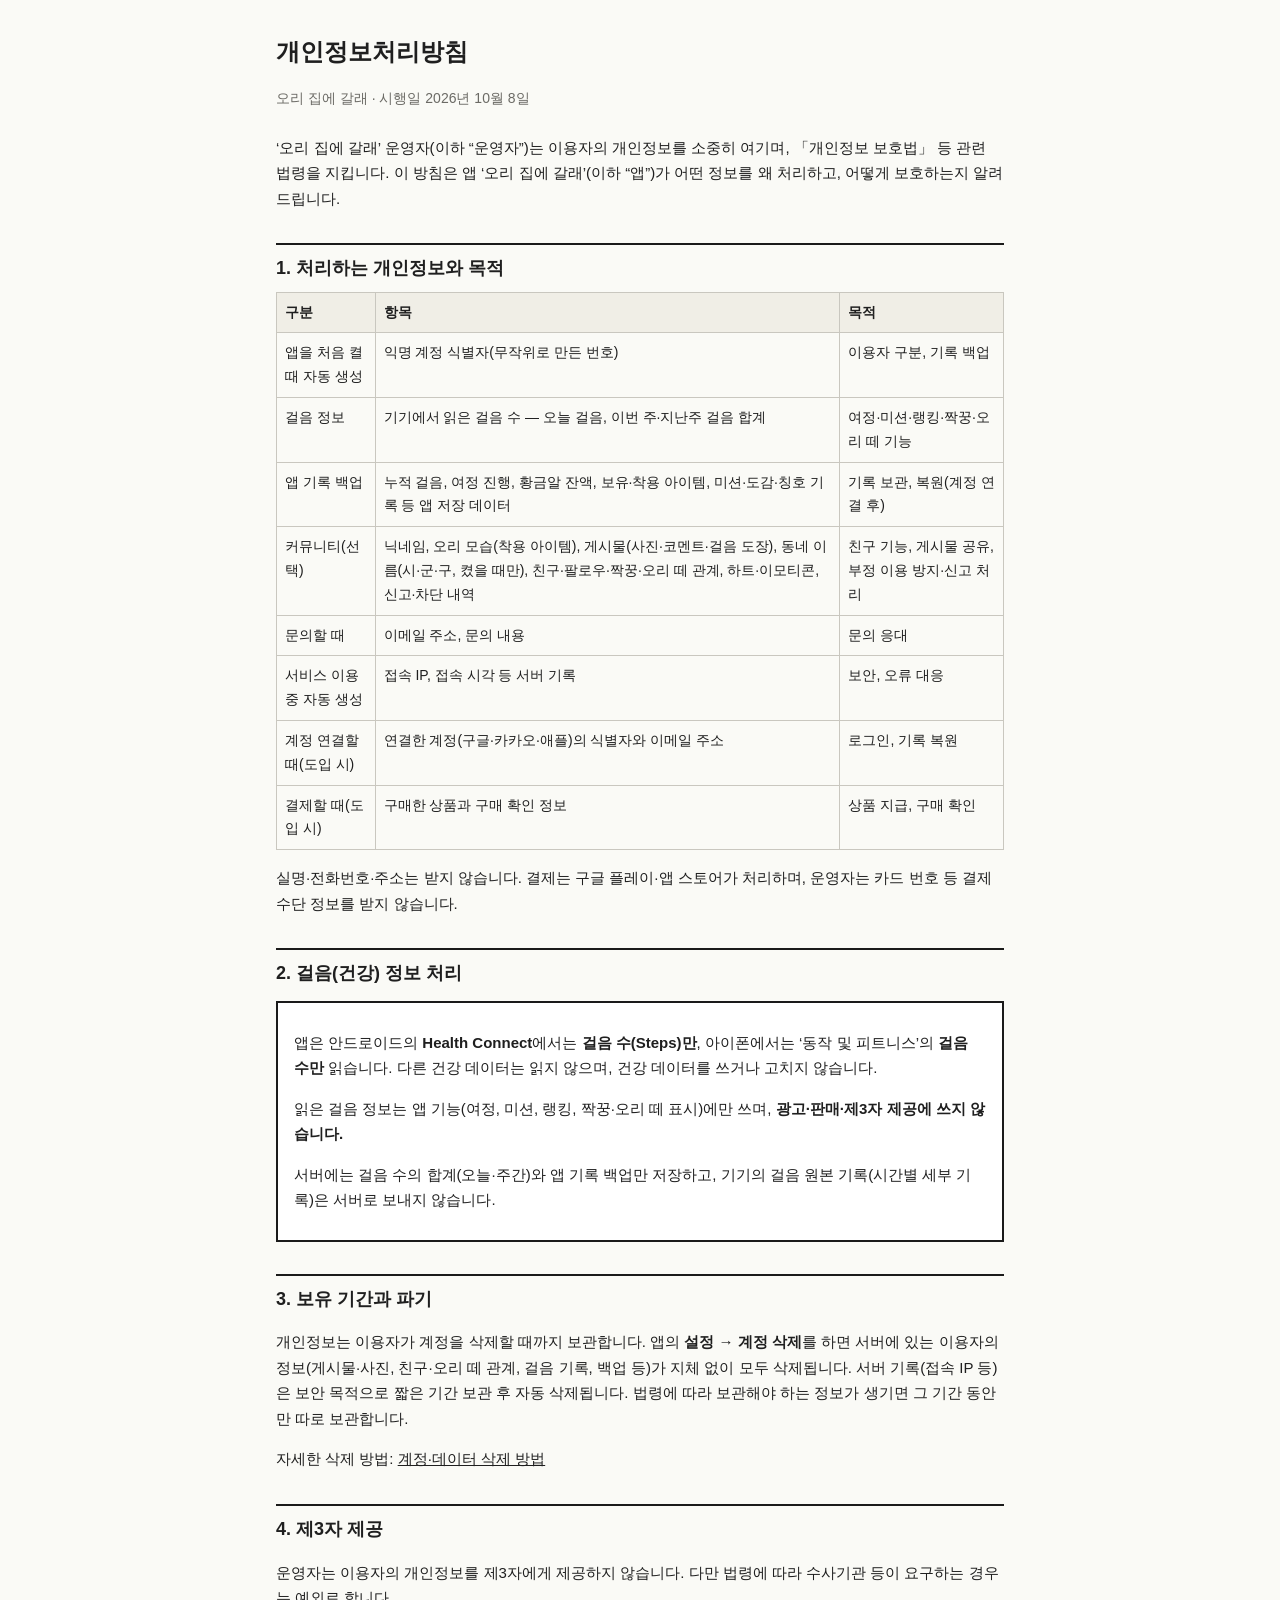
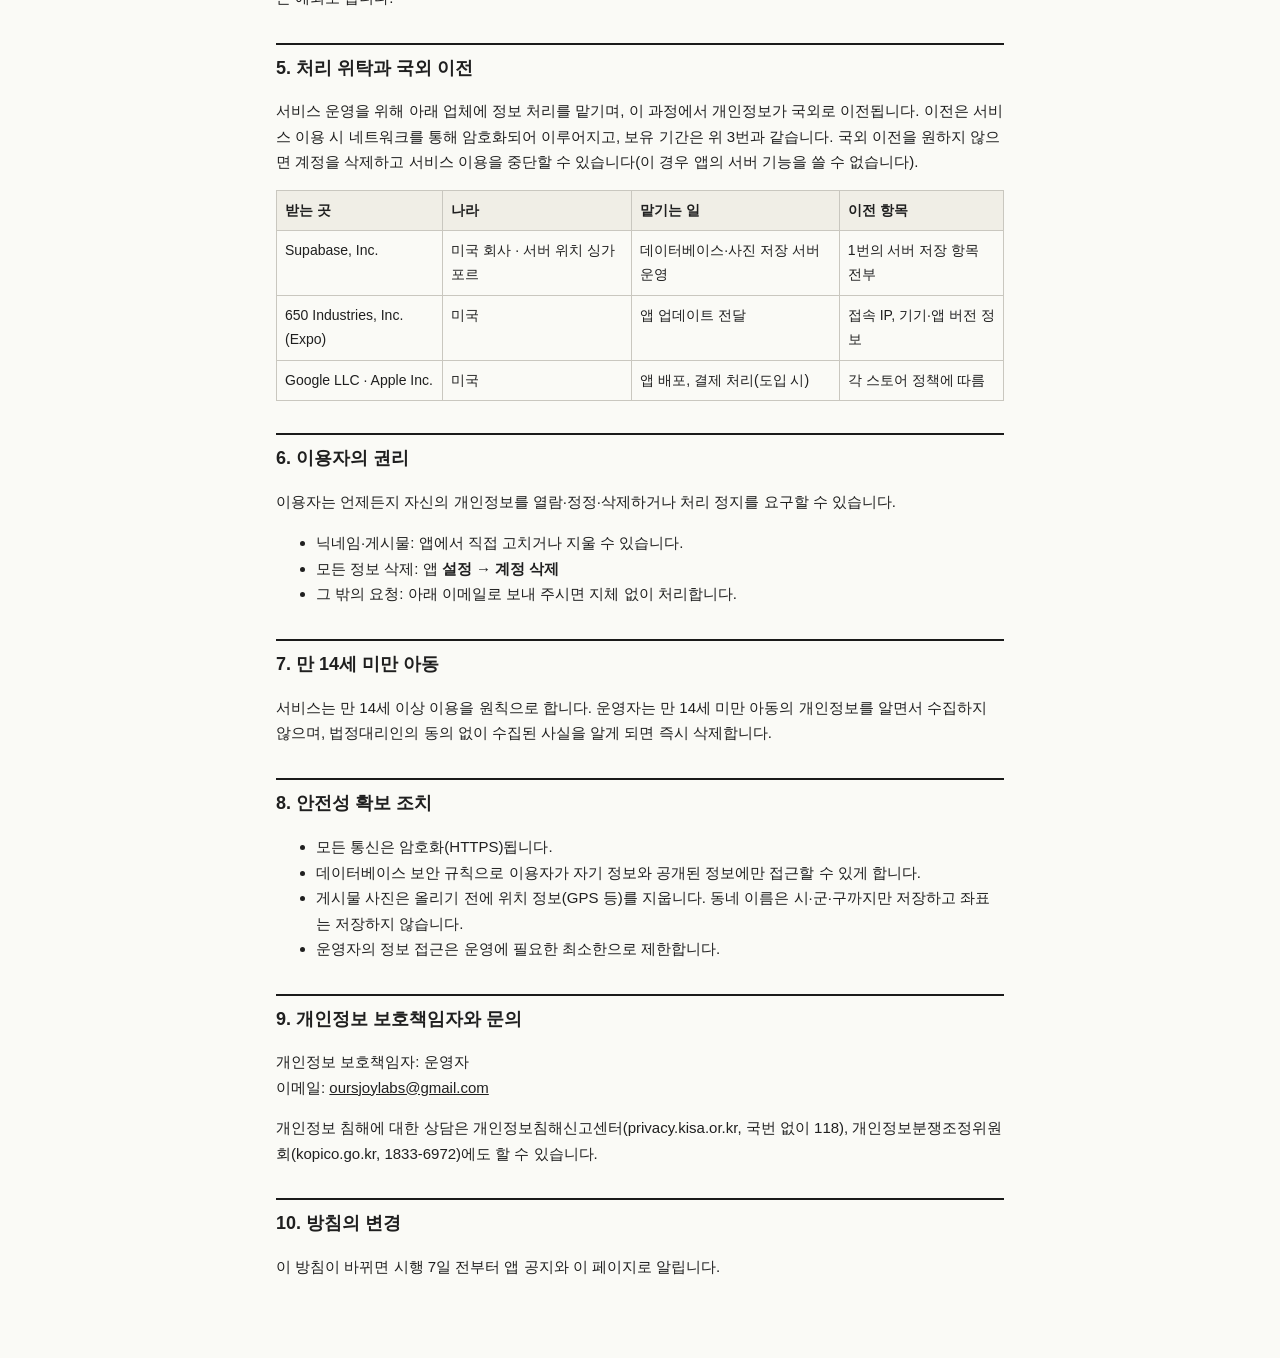
==== privacy.html @ eb0583b2 "Privacy policy, terms of service and account deletion pages for 오리 집에 갈래 Co-Authored-By: Claude Opus" ====
<!doctype html>
<html lang="ko">
<head>
<meta charset="utf-8">
<meta name="viewport" content="width=device-width, initial-scale=1">
<title>개인정보처리방침 · 오리 집에 갈래</title>
<link rel="stylesheet" href="style.css">
</head>
<body>
<main>
  <h1>개인정보처리방침</h1>
  <p class="meta">오리 집에 갈래 · 시행일 2026년 10월 8일</p>

  <p>‘오리 집에 갈래’ 운영자(이하 “운영자”)는 이용자의 개인정보를 소중히 여기며, 「개인정보 보호법」 등 관련 법령을 지킵니다.
  이 방침은 앱 ‘오리 집에 갈래’(이하 “앱”)가 어떤 정보를 왜 처리하고, 어떻게 보호하는지 알려 드립니다.</p>

  <h2>1. 처리하는 개인정보와 목적</h2>
  <table>
    <tr><th>구분</th><th>항목</th><th>목적</th></tr>
    <tr><td>앱을 처음 켤 때 자동 생성</td><td>익명 계정 식별자(무작위로 만든 번호)</td><td>이용자 구분, 기록 백업</td></tr>
    <tr><td>걸음 정보</td><td>기기에서 읽은 걸음 수 — 오늘 걸음, 이번 주·지난주 걸음 합계</td><td>여정·미션·랭킹·짝꿍·오리 떼 기능</td></tr>
    <tr><td>앱 기록 백업</td><td>누적 걸음, 여정 진행, 황금알 잔액, 보유·착용 아이템, 미션·도감·칭호 기록 등 앱 저장 데이터</td><td>기록 보관, 복원(계정 연결 후)</td></tr>
    <tr><td>커뮤니티(선택)</td><td>닉네임, 오리 모습(착용 아이템), 게시물(사진·코멘트·걸음 도장), 동네 이름(시·군·구, 켰을 때만), 친구·팔로우·짝꿍·오리 떼 관계, 하트·이모티콘, 신고·차단 내역</td><td>친구 기능, 게시물 공유, 부정 이용 방지·신고 처리</td></tr>
    <tr><td>문의할 때</td><td>이메일 주소, 문의 내용</td><td>문의 응대</td></tr>
    <tr><td>서비스 이용 중 자동 생성</td><td>접속 IP, 접속 시각 등 서버 기록</td><td>보안, 오류 대응</td></tr>
    <tr><td>계정 연결할 때(도입 시)</td><td>연결한 계정(구글·카카오·애플)의 식별자와 이메일 주소</td><td>로그인, 기록 복원</td></tr>
    <tr><td>결제할 때(도입 시)</td><td>구매한 상품과 구매 확인 정보</td><td>상품 지급, 구매 확인</td></tr>
  </table>
  <p>실명·전화번호·주소는 받지 않습니다. 결제는 구글 플레이·앱 스토어가 처리하며, 운영자는 카드 번호 등 결제 수단 정보를 받지 않습니다.</p>

  <h2>2. 걸음(건강) 정보 처리</h2>
  <div class="box">
    <p>앱은 안드로이드의 <b>Health Connect</b>에서는 <b>걸음 수(Steps)만</b>, 아이폰에서는 ‘동작 및 피트니스’의 <b>걸음 수만</b> 읽습니다. 다른 건강 데이터는 읽지 않으며, 건강 데이터를 쓰거나 고치지 않습니다.</p>
    <p>읽은 걸음 정보는 앱 기능(여정, 미션, 랭킹, 짝꿍·오리 떼 표시)에만 쓰며, <b>광고·판매·제3자 제공에 쓰지 않습니다.</b></p>
    <p>서버에는 걸음 수의 합계(오늘·주간)와 앱 기록 백업만 저장하고, 기기의 걸음 원본 기록(시간별 세부 기록)은 서버로 보내지 않습니다.</p>
  </div>

  <h2>3. 보유 기간과 파기</h2>
  <p>개인정보는 이용자가 계정을 삭제할 때까지 보관합니다. 앱의 <b>설정 → 계정 삭제</b>를 하면 서버에 있는 이용자의 정보(게시물·사진, 친구·오리 떼 관계, 걸음 기록, 백업 등)가 지체 없이 모두 삭제됩니다.
  서버 기록(접속 IP 등)은 보안 목적으로 짧은 기간 보관 후 자동 삭제됩니다. 법령에 따라 보관해야 하는 정보가 생기면 그 기간 동안만 따로 보관합니다.</p>
  <p>자세한 삭제 방법: <a href="delete-account.html">계정·데이터 삭제 방법</a></p>

  <h2>4. 제3자 제공</h2>
  <p>운영자는 이용자의 개인정보를 제3자에게 제공하지 않습니다. 다만 법령에 따라 수사기관 등이 요구하는 경우는 예외로 합니다.</p>

  <h2>5. 처리 위탁과 국외 이전</h2>
  <p>서비스 운영을 위해 아래 업체에 정보 처리를 맡기며, 이 과정에서 개인정보가 국외로 이전됩니다. 이전은 서비스 이용 시 네트워크를 통해 암호화되어 이루어지고, 보유 기간은 위 3번과 같습니다.
  국외 이전을 원하지 않으면 계정을 삭제하고 서비스 이용을 중단할 수 있습니다(이 경우 앱의 서버 기능을 쓸 수 없습니다).</p>
  <table>
    <tr><th>받는 곳</th><th>나라</th><th>맡기는 일</th><th>이전 항목</th></tr>
    <tr><td>Supabase, Inc.</td><td>미국 회사 · 서버 위치 싱가포르</td><td>데이터베이스·사진 저장 서버 운영</td><td>1번의 서버 저장 항목 전부</td></tr>
    <tr><td>650 Industries, Inc.(Expo)</td><td>미국</td><td>앱 업데이트 전달</td><td>접속 IP, 기기·앱 버전 정보</td></tr>
    <tr><td>Google LLC · Apple Inc.</td><td>미국</td><td>앱 배포, 결제 처리(도입 시)</td><td>각 스토어 정책에 따름</td></tr>
  </table>

  <h2>6. 이용자의 권리</h2>
  <p>이용자는 언제든지 자신의 개인정보를 열람·정정·삭제하거나 처리 정지를 요구할 수 있습니다.</p>
  <ul>
    <li>닉네임·게시물: 앱에서 직접 고치거나 지울 수 있습니다.</li>
    <li>모든 정보 삭제: 앱 <b>설정 → 계정 삭제</b></li>
    <li>그 밖의 요청: 아래 이메일로 보내 주시면 지체 없이 처리합니다.</li>
  </ul>

  <h2>7. 만 14세 미만 아동</h2>
  <p>서비스는 만 14세 이상 이용을 원칙으로 합니다. 운영자는 만 14세 미만 아동의 개인정보를 알면서 수집하지 않으며, 법정대리인의 동의 없이 수집된 사실을 알게 되면 즉시 삭제합니다.</p>

  <h2>8. 안전성 확보 조치</h2>
  <ul>
    <li>모든 통신은 암호화(HTTPS)됩니다.</li>
    <li>데이터베이스 보안 규칙으로 이용자가 자기 정보와 공개된 정보에만 접근할 수 있게 합니다.</li>
    <li>게시물 사진은 올리기 전에 위치 정보(GPS 등)를 지웁니다. 동네 이름은 시·군·구까지만 저장하고 좌표는 저장하지 않습니다.</li>
    <li>운영자의 정보 접근은 운영에 필요한 최소한으로 제한합니다.</li>
  </ul>

  <h2>9. 개인정보 보호책임자와 문의</h2>
  <p>개인정보 보호책임자: 운영자<br>이메일: <a href="mailto:oursjoylabs@gmail.com">oursjoylabs@gmail.com</a></p>
  <p>개인정보 침해에 대한 상담은 개인정보침해신고센터(privacy.kisa.or.kr, 국번 없이 118), 개인정보분쟁조정위원회(kopico.go.kr, 1833-6972)에도 할 수 있습니다.</p>

  <h2>10. 방침의 변경</h2>
  <p>이 방침이 바뀌면 시행 7일 전부터 앱 공지와 이 페이지로 알립니다.</p>
</main>
</body>
</html>
---- style.css ----
:root { --ink: #1f1f1f; --sub: #6b6a65; --bg: #fafaf6; --line: #1a1a1a; --select: #ffd43b; }
* { box-sizing: border-box; }
body { margin: 0; background: var(--bg); color: var(--ink); font-family: -apple-system, BlinkMacSystemFont, "Apple SD Gothic Neo", "Malgun Gothic", "Noto Sans KR", sans-serif; line-height: 1.7; }
main { max-width: 760px; margin: 0 auto; padding: 32px 16px 64px; }
h1 { font-size: 24px; margin: 0 0 4px; }
h2 { font-size: 18px; margin: 32px 0 8px; padding-top: 8px; border-top: 2px solid var(--line); }
h3 { font-size: 16px; margin: 20px 0 6px; }
p, li { font-size: 15px; }
.meta { color: var(--sub); font-size: 14px; margin-bottom: 24px; }
table { width: 100%; border-collapse: collapse; font-size: 14px; margin: 8px 0; }
th, td { border: 1px solid #c9c7bf; padding: 8px; text-align: left; vertical-align: top; }
th { background: #f0eee6; }
a { color: inherit; }
.box { border: 2px solid var(--line); background: #fff; padding: 12px 16px; margin: 12px 0; }
.links a { display: block; border: 2px solid var(--line); background: #fff; padding: 12px 16px; margin: 8px 0; text-decoration: none; }
.links a:hover { background: var(--select); }
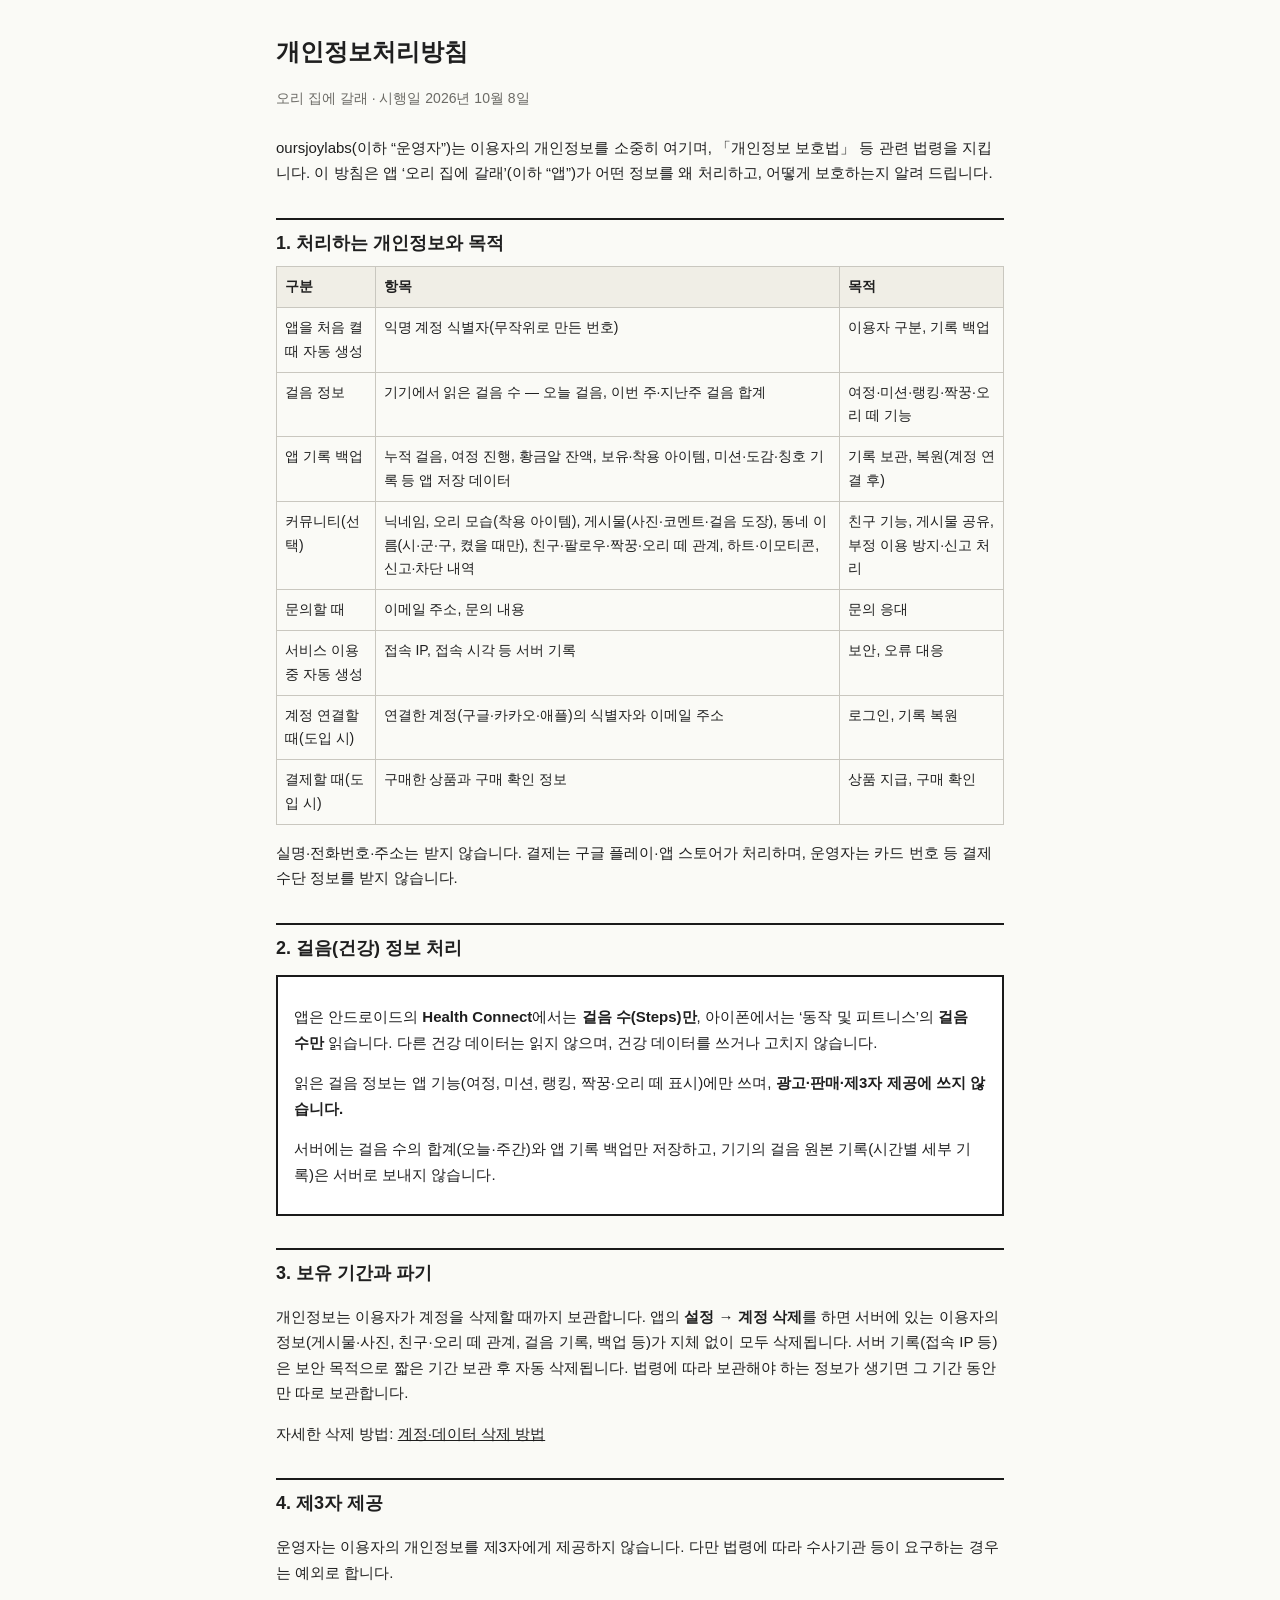
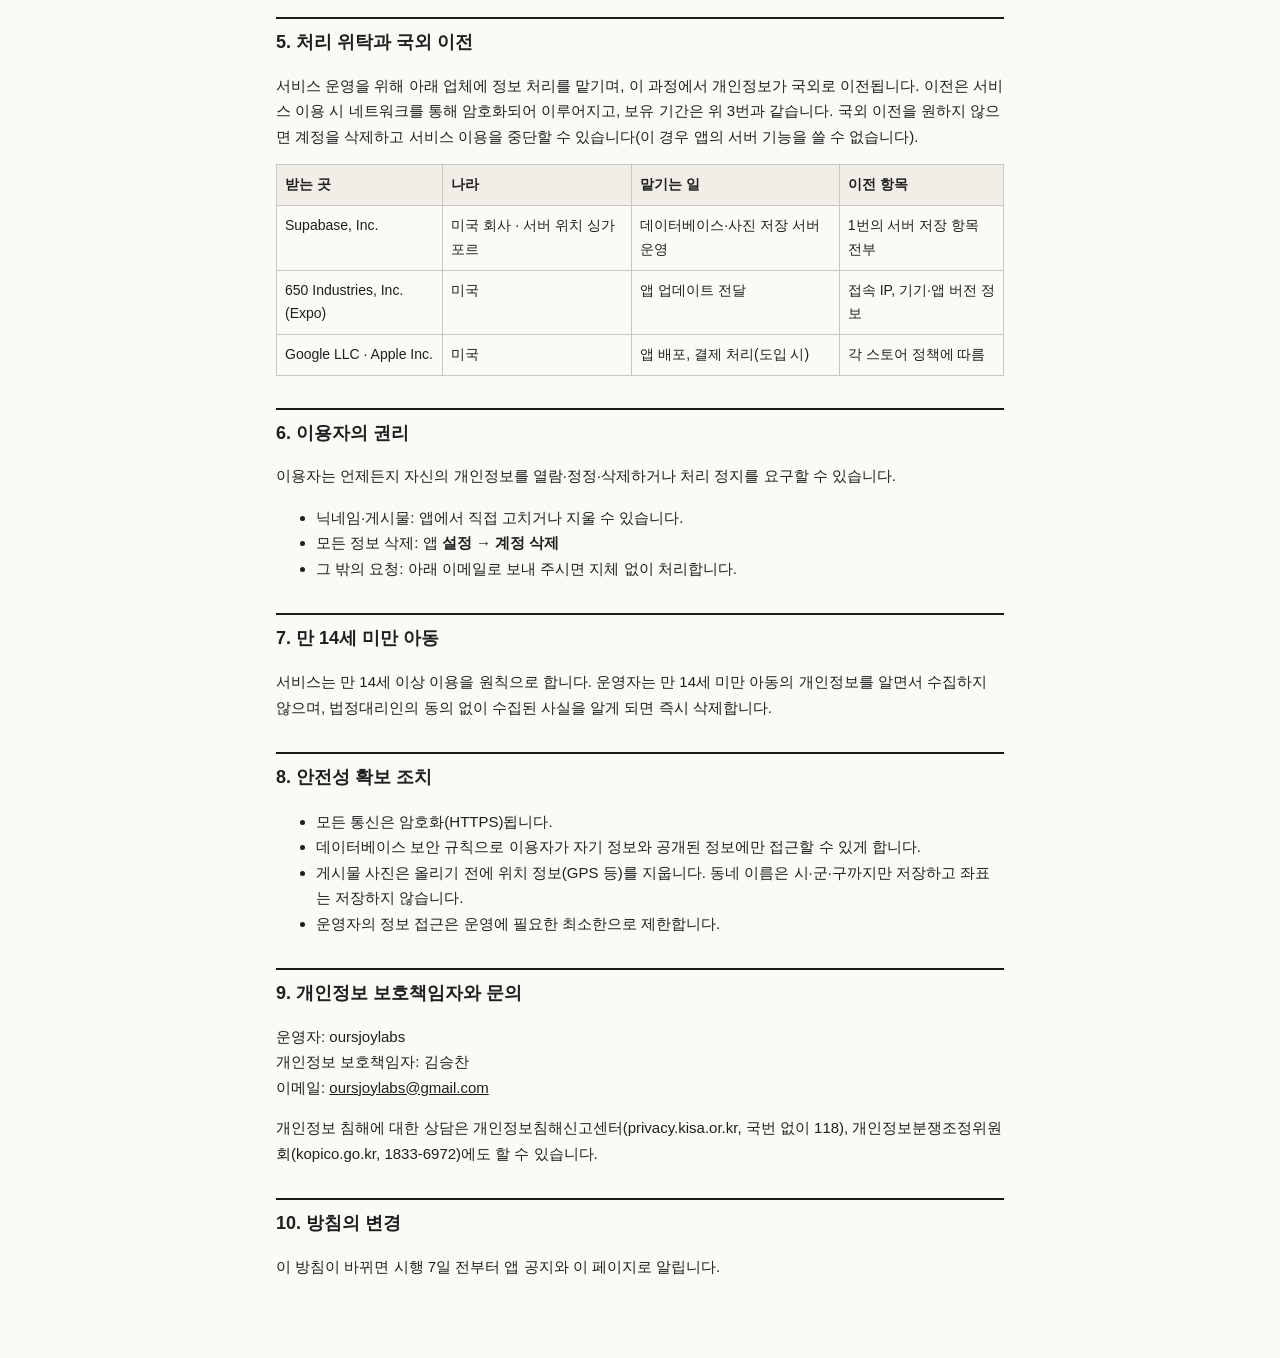
==== commit c7754147: "Operator oursjoylabs, privacy officer named Co-Authored-By: Claude Opus 5.5 <noreply@anthropic.com>" ====
--- a/privacy.html
+++ b/privacy.html
@@ -11,7 +11,7 @@
   <h1>개인정보처리방침</h1>
   <p class="meta">오리 집에 갈래 · 시행일 2026년 10월 8일</p>
 
-  <p>‘오리 집에 갈래’ 운영자(이하 “운영자”)는 이용자의 개인정보를 소중히 여기며, 「개인정보 보호법」 등 관련 법령을 지킵니다.
+  <p>oursjoylabs(이하 “운영자”)는 이용자의 개인정보를 소중히 여기며, 「개인정보 보호법」 등 관련 법령을 지킵니다.
   이 방침은 앱 ‘오리 집에 갈래’(이하 “앱”)가 어떤 정보를 왜 처리하고, 어떻게 보호하는지 알려 드립니다.</p>
 
   <h2>1. 처리하는 개인정보와 목적</h2>
@@ -73,7 +73,7 @@
   </ul>
 
   <h2>9. 개인정보 보호책임자와 문의</h2>
-  <p>개인정보 보호책임자: 운영자<br>이메일: <a href="mailto:oursjoylabs@gmail.com">oursjoylabs@gmail.com</a></p>
+  <p>운영자: oursjoylabs<br>개인정보 보호책임자: 김승찬<br>이메일: <a href="mailto:oursjoylabs@gmail.com">oursjoylabs@gmail.com</a></p>
   <p>개인정보 침해에 대한 상담은 개인정보침해신고센터(privacy.kisa.or.kr, 국번 없이 118), 개인정보분쟁조정위원회(kopico.go.kr, 1833-6972)에도 할 수 있습니다.</p>
 
   <h2>10. 방침의 변경</h2>
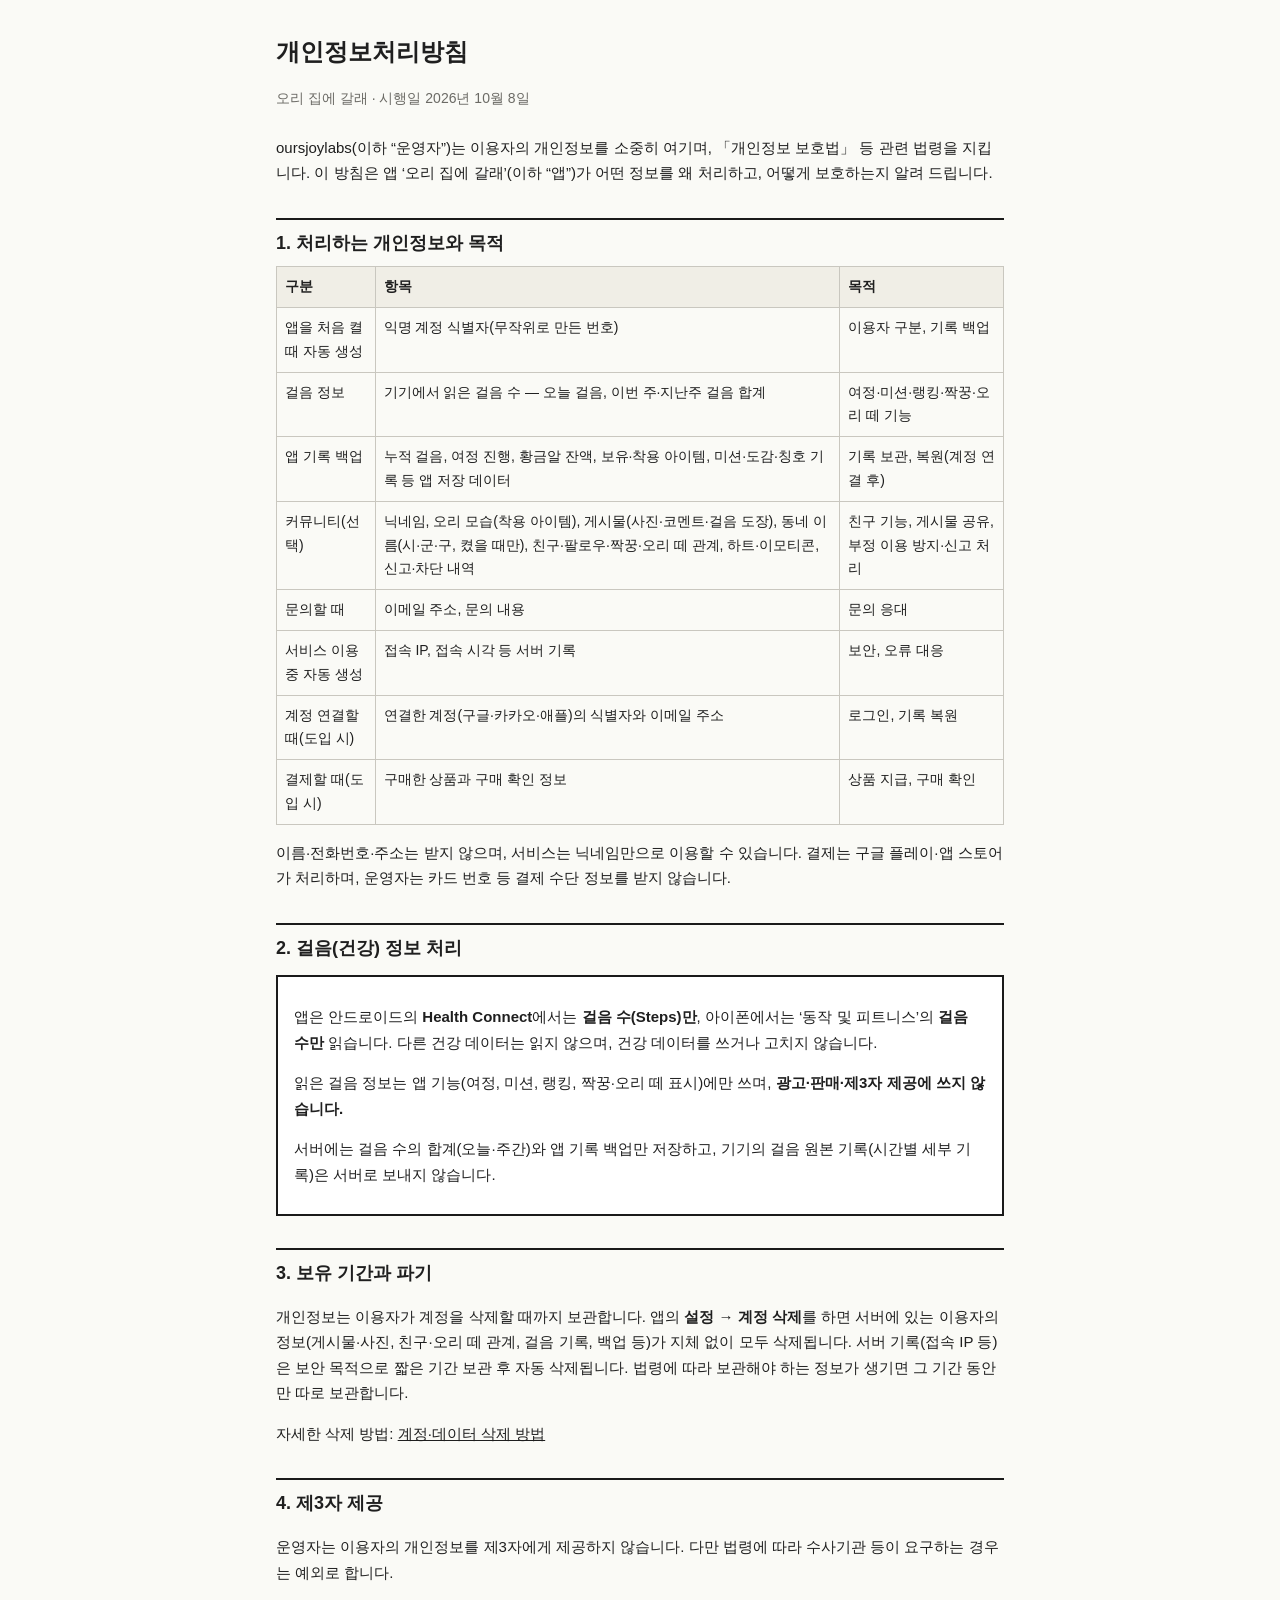
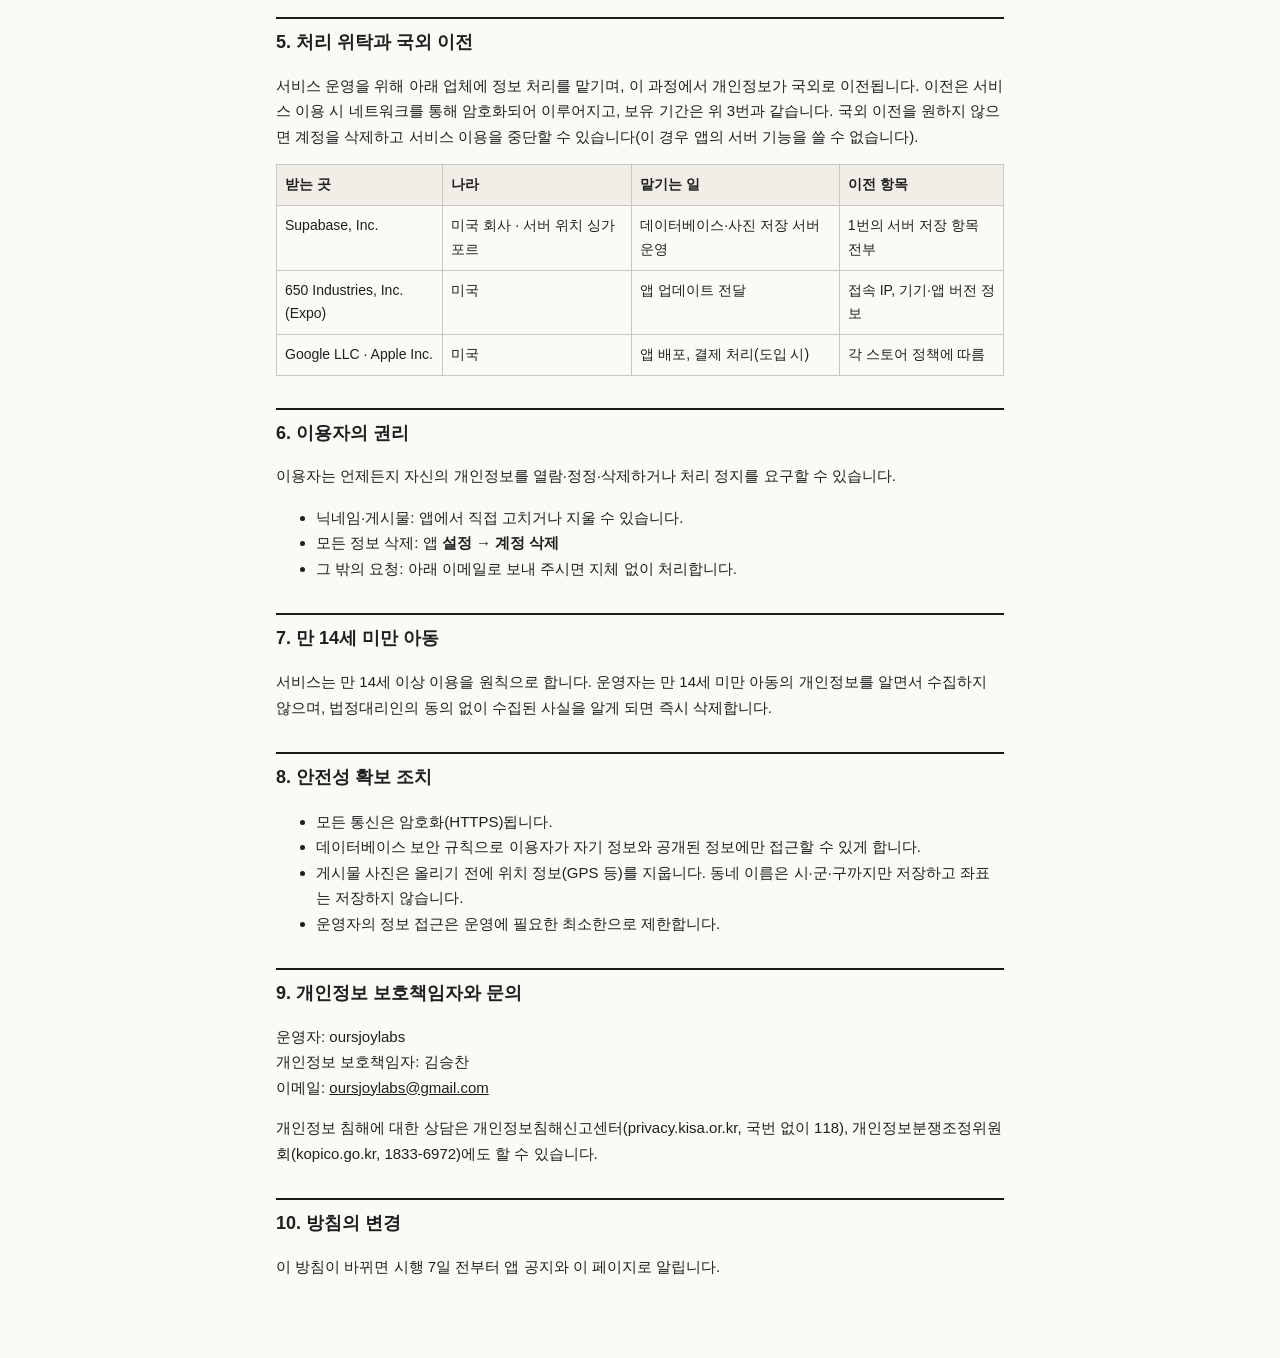
==== commit e7edb66e: "Clearer wording: nickname only, no name or phone number Co-Authored-By: Claude Opus 5.5 <noreply@ant" ====
--- a/privacy.html
+++ b/privacy.html
@@ -26,7 +26,7 @@
     <tr><td>계정 연결할 때(도입 시)</td><td>연결한 계정(구글·카카오·애플)의 식별자와 이메일 주소</td><td>로그인, 기록 복원</td></tr>
     <tr><td>결제할 때(도입 시)</td><td>구매한 상품과 구매 확인 정보</td><td>상품 지급, 구매 확인</td></tr>
   </table>
-  <p>실명·전화번호·주소는 받지 않습니다. 결제는 구글 플레이·앱 스토어가 처리하며, 운영자는 카드 번호 등 결제 수단 정보를 받지 않습니다.</p>
+  <p>이름·전화번호·주소는 받지 않으며, 서비스는 닉네임만으로 이용할 수 있습니다. 결제는 구글 플레이·앱 스토어가 처리하며, 운영자는 카드 번호 등 결제 수단 정보를 받지 않습니다.</p>
 
   <h2>2. 걸음(건강) 정보 처리</h2>
   <div class="box">
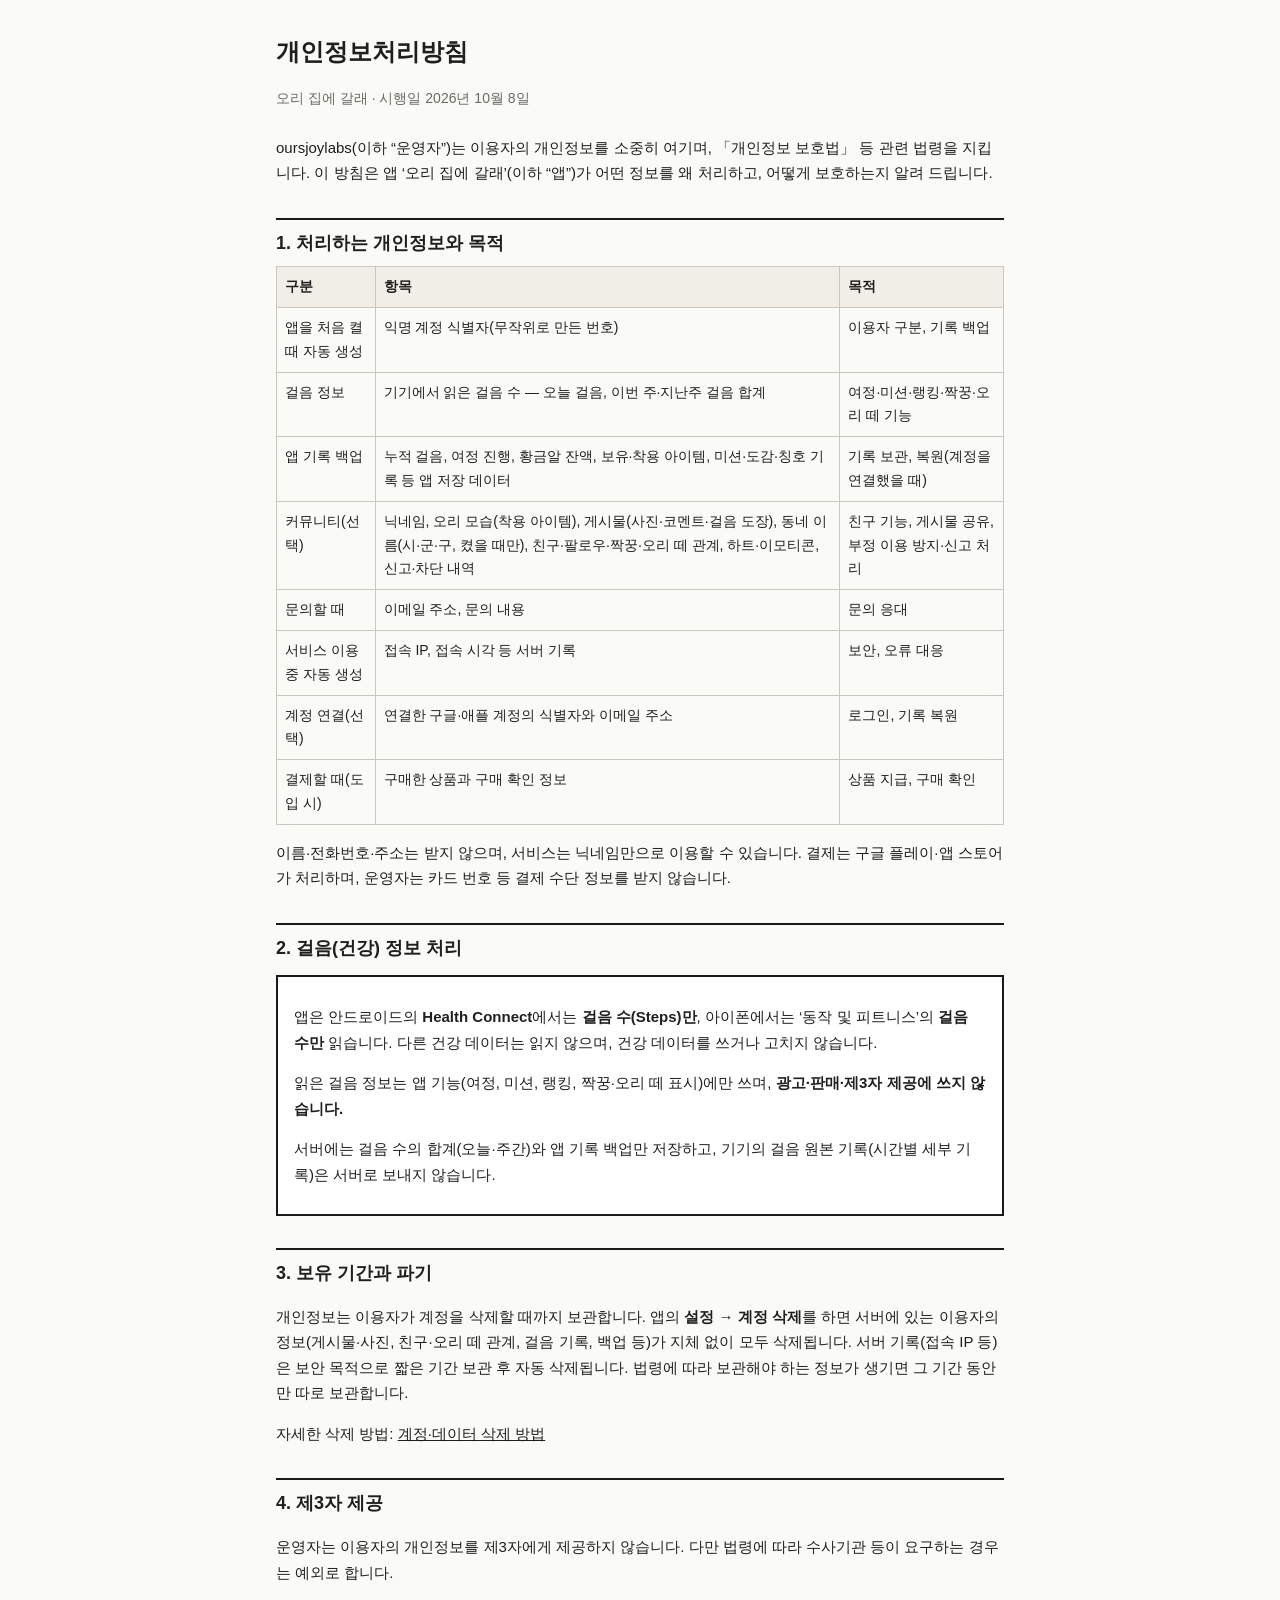
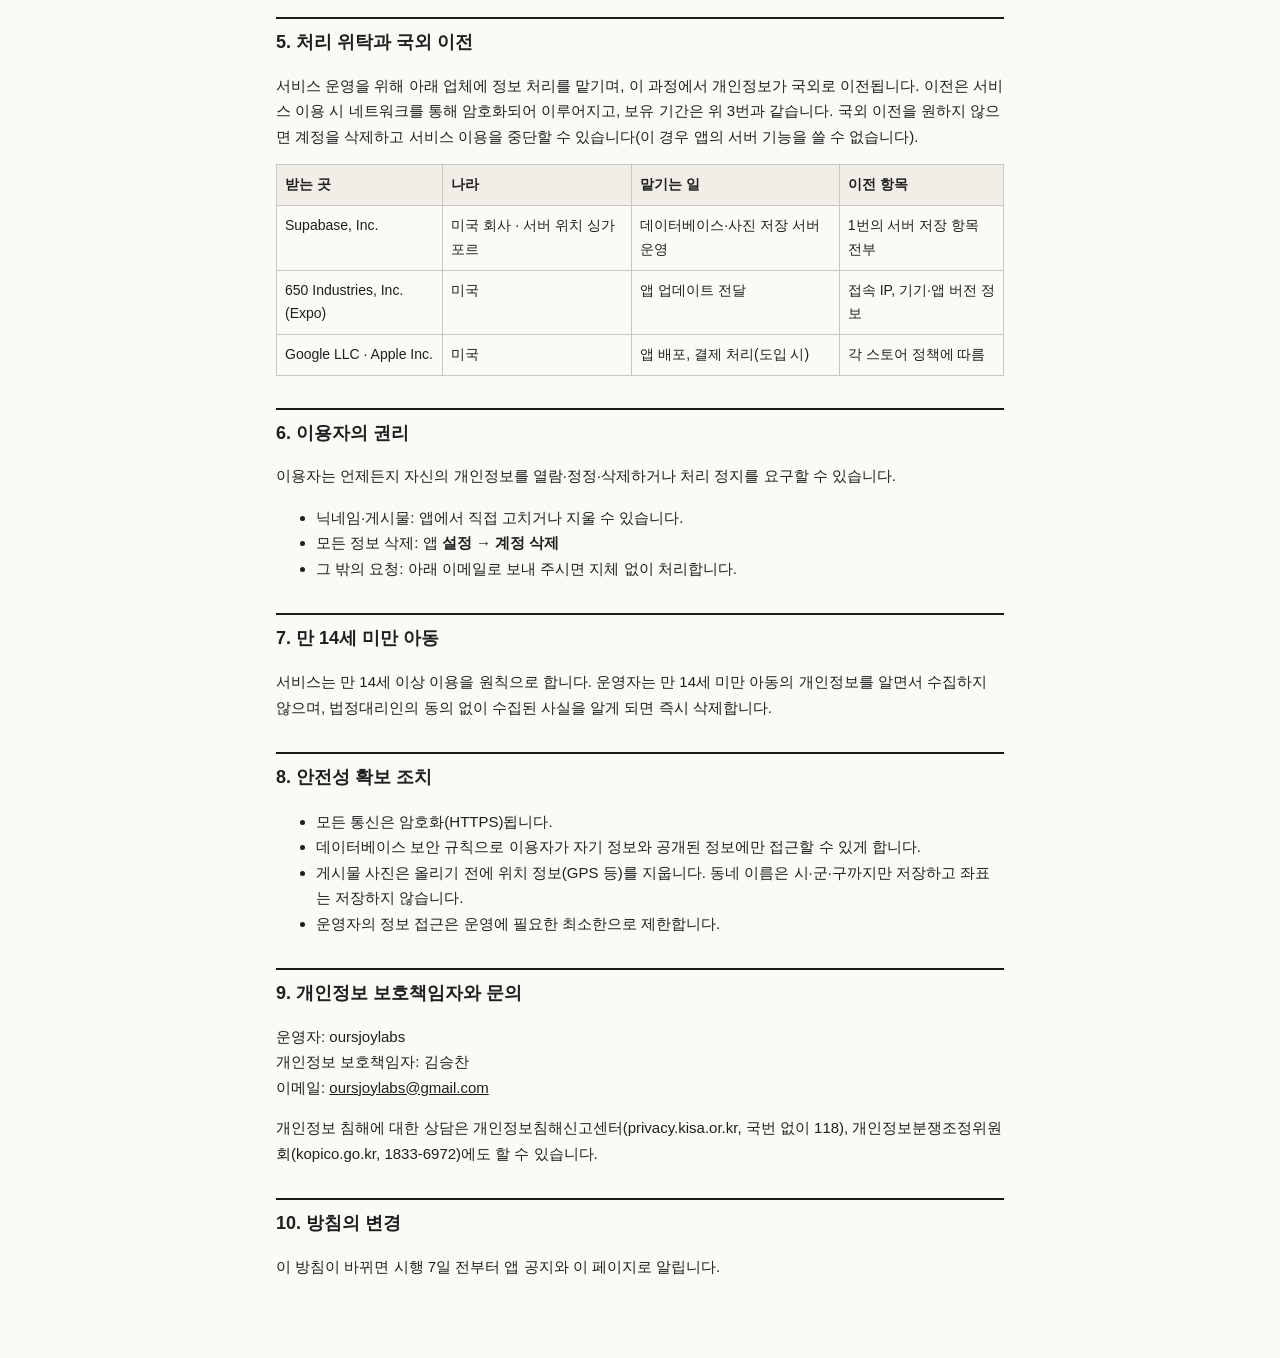
==== commit 9d209d0b: "Account linking row: Google and Apple only" ====
--- a/privacy.html
+++ b/privacy.html
@@ -19,11 +19,11 @@
     <tr><th>구분</th><th>항목</th><th>목적</th></tr>
     <tr><td>앱을 처음 켤 때 자동 생성</td><td>익명 계정 식별자(무작위로 만든 번호)</td><td>이용자 구분, 기록 백업</td></tr>
     <tr><td>걸음 정보</td><td>기기에서 읽은 걸음 수 — 오늘 걸음, 이번 주·지난주 걸음 합계</td><td>여정·미션·랭킹·짝꿍·오리 떼 기능</td></tr>
-    <tr><td>앱 기록 백업</td><td>누적 걸음, 여정 진행, 황금알 잔액, 보유·착용 아이템, 미션·도감·칭호 기록 등 앱 저장 데이터</td><td>기록 보관, 복원(계정 연결 후)</td></tr>
+    <tr><td>앱 기록 백업</td><td>누적 걸음, 여정 진행, 황금알 잔액, 보유·착용 아이템, 미션·도감·칭호 기록 등 앱 저장 데이터</td><td>기록 보관, 복원(계정을 연결했을 때)</td></tr>
     <tr><td>커뮤니티(선택)</td><td>닉네임, 오리 모습(착용 아이템), 게시물(사진·코멘트·걸음 도장), 동네 이름(시·군·구, 켰을 때만), 친구·팔로우·짝꿍·오리 떼 관계, 하트·이모티콘, 신고·차단 내역</td><td>친구 기능, 게시물 공유, 부정 이용 방지·신고 처리</td></tr>
     <tr><td>문의할 때</td><td>이메일 주소, 문의 내용</td><td>문의 응대</td></tr>
     <tr><td>서비스 이용 중 자동 생성</td><td>접속 IP, 접속 시각 등 서버 기록</td><td>보안, 오류 대응</td></tr>
-    <tr><td>계정 연결할 때(도입 시)</td><td>연결한 계정(구글·카카오·애플)의 식별자와 이메일 주소</td><td>로그인, 기록 복원</td></tr>
+    <tr><td>계정 연결(선택)</td><td>연결한 구글·애플 계정의 식별자와 이메일 주소</td><td>로그인, 기록 복원</td></tr>
     <tr><td>결제할 때(도입 시)</td><td>구매한 상품과 구매 확인 정보</td><td>상품 지급, 구매 확인</td></tr>
   </table>
   <p>이름·전화번호·주소는 받지 않으며, 서비스는 닉네임만으로 이용할 수 있습니다. 결제는 구글 플레이·앱 스토어가 처리하며, 운영자는 카드 번호 등 결제 수단 정보를 받지 않습니다.</p>
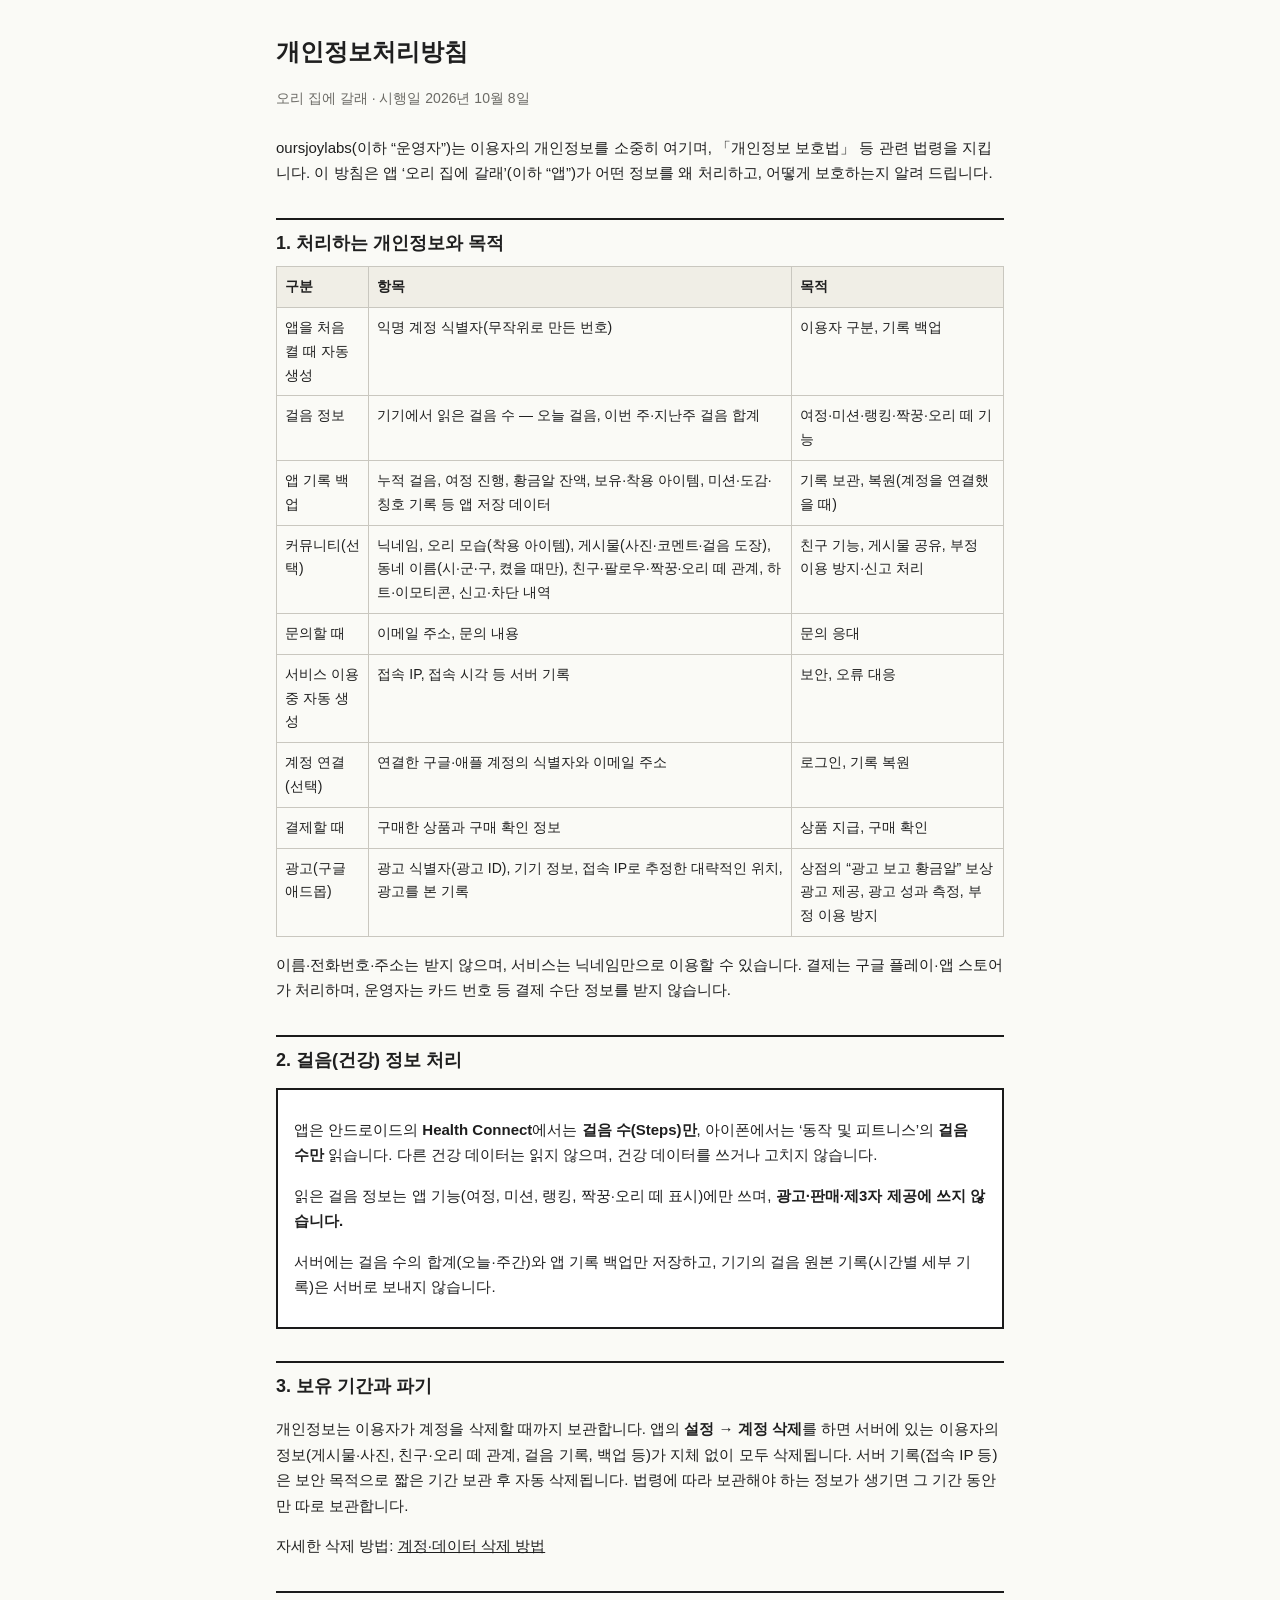
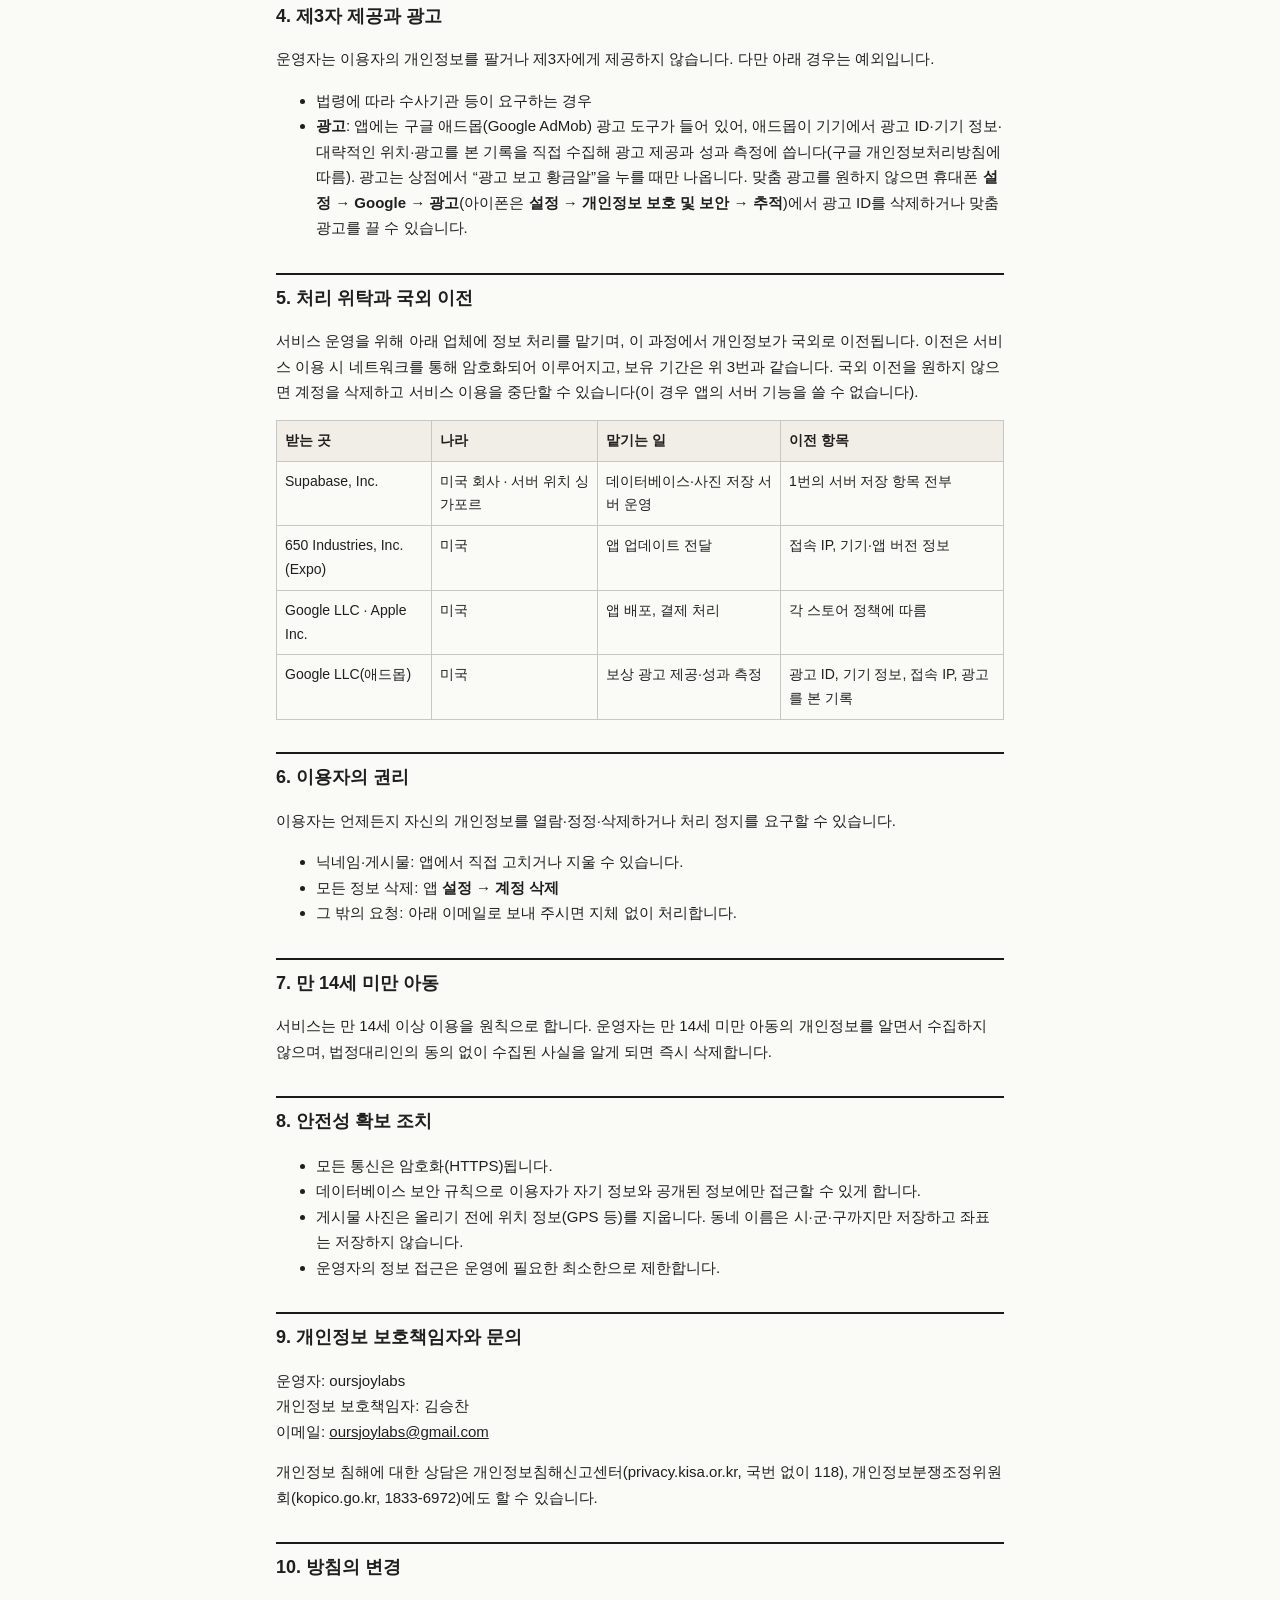
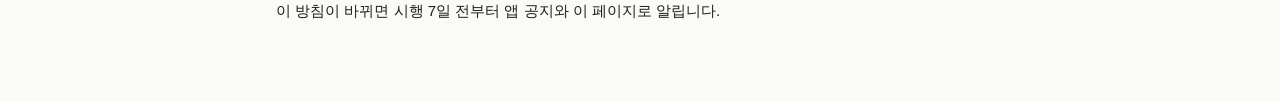
==== commit a78868a6: "Privacy policy: AdMob rewarded ads (ad ID, device info, approximate location shared with Google AdMo" ====
--- a/privacy.html
+++ b/privacy.html
@@ -24,7 +24,8 @@
     <tr><td>문의할 때</td><td>이메일 주소, 문의 내용</td><td>문의 응대</td></tr>
     <tr><td>서비스 이용 중 자동 생성</td><td>접속 IP, 접속 시각 등 서버 기록</td><td>보안, 오류 대응</td></tr>
     <tr><td>계정 연결(선택)</td><td>연결한 구글·애플 계정의 식별자와 이메일 주소</td><td>로그인, 기록 복원</td></tr>
-    <tr><td>결제할 때(도입 시)</td><td>구매한 상품과 구매 확인 정보</td><td>상품 지급, 구매 확인</td></tr>
+    <tr><td>결제할 때</td><td>구매한 상품과 구매 확인 정보</td><td>상품 지급, 구매 확인</td></tr>
+    <tr><td>광고(구글 애드몹)</td><td>광고 식별자(광고 ID), 기기 정보, 접속 IP로 추정한 대략적인 위치, 광고를 본 기록</td><td>상점의 “광고 보고 황금알” 보상 광고 제공, 광고 성과 측정, 부정 이용 방지</td></tr>
   </table>
   <p>이름·전화번호·주소는 받지 않으며, 서비스는 닉네임만으로 이용할 수 있습니다. 결제는 구글 플레이·앱 스토어가 처리하며, 운영자는 카드 번호 등 결제 수단 정보를 받지 않습니다.</p>
 
@@ -40,8 +41,13 @@
   서버 기록(접속 IP 등)은 보안 목적으로 짧은 기간 보관 후 자동 삭제됩니다. 법령에 따라 보관해야 하는 정보가 생기면 그 기간 동안만 따로 보관합니다.</p>
   <p>자세한 삭제 방법: <a href="delete-account.html">계정·데이터 삭제 방법</a></p>
 
-  <h2>4. 제3자 제공</h2>
-  <p>운영자는 이용자의 개인정보를 제3자에게 제공하지 않습니다. 다만 법령에 따라 수사기관 등이 요구하는 경우는 예외로 합니다.</p>
+  <h2>4. 제3자 제공과 광고</h2>
+  <p>운영자는 이용자의 개인정보를 팔거나 제3자에게 제공하지 않습니다. 다만 아래 경우는 예외입니다.</p>
+  <ul>
+    <li>법령에 따라 수사기관 등이 요구하는 경우</li>
+    <li><b>광고</b>: 앱에는 구글 애드몹(Google AdMob) 광고 도구가 들어 있어, 애드몹이 기기에서 광고 ID·기기 정보·대략적인 위치·광고를 본 기록을 직접 수집해 광고 제공과 성과 측정에 씁니다(구글 개인정보처리방침에 따름). 광고는 상점에서 “광고 보고 황금알”을 누를 때만 나옵니다.
+    맞춤 광고를 원하지 않으면 휴대폰 <b>설정 → Google → 광고</b>(아이폰은 <b>설정 → 개인정보 보호 및 보안 → 추적</b>)에서 광고 ID를 삭제하거나 맞춤 광고를 끌 수 있습니다.</li>
+  </ul>
 
   <h2>5. 처리 위탁과 국외 이전</h2>
   <p>서비스 운영을 위해 아래 업체에 정보 처리를 맡기며, 이 과정에서 개인정보가 국외로 이전됩니다. 이전은 서비스 이용 시 네트워크를 통해 암호화되어 이루어지고, 보유 기간은 위 3번과 같습니다.
@@ -50,7 +56,8 @@
     <tr><th>받는 곳</th><th>나라</th><th>맡기는 일</th><th>이전 항목</th></tr>
     <tr><td>Supabase, Inc.</td><td>미국 회사 · 서버 위치 싱가포르</td><td>데이터베이스·사진 저장 서버 운영</td><td>1번의 서버 저장 항목 전부</td></tr>
     <tr><td>650 Industries, Inc.(Expo)</td><td>미국</td><td>앱 업데이트 전달</td><td>접속 IP, 기기·앱 버전 정보</td></tr>
-    <tr><td>Google LLC · Apple Inc.</td><td>미국</td><td>앱 배포, 결제 처리(도입 시)</td><td>각 스토어 정책에 따름</td></tr>
+    <tr><td>Google LLC · Apple Inc.</td><td>미국</td><td>앱 배포, 결제 처리</td><td>각 스토어 정책에 따름</td></tr>
+    <tr><td>Google LLC(애드몹)</td><td>미국</td><td>보상 광고 제공·성과 측정</td><td>광고 ID, 기기 정보, 접속 IP, 광고를 본 기록</td></tr>
   </table>
 
   <h2>6. 이용자의 권리</h2>
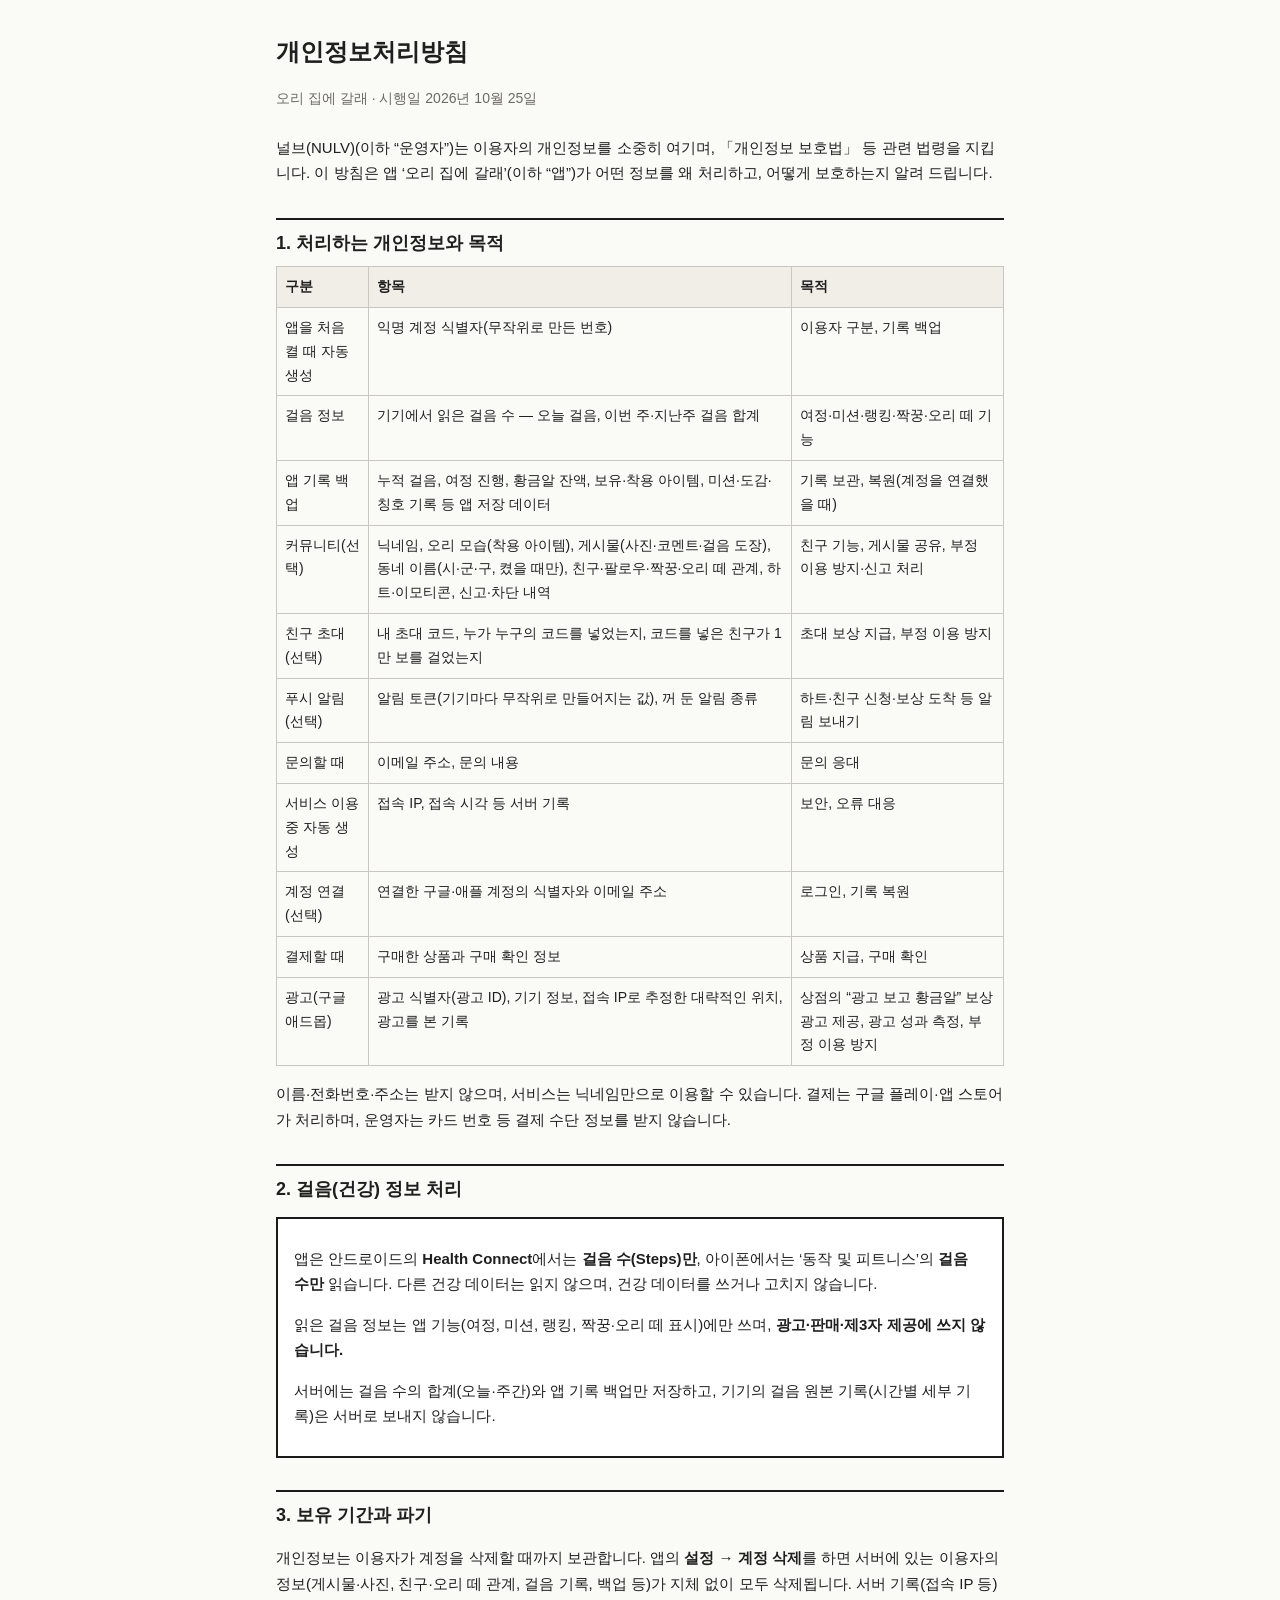
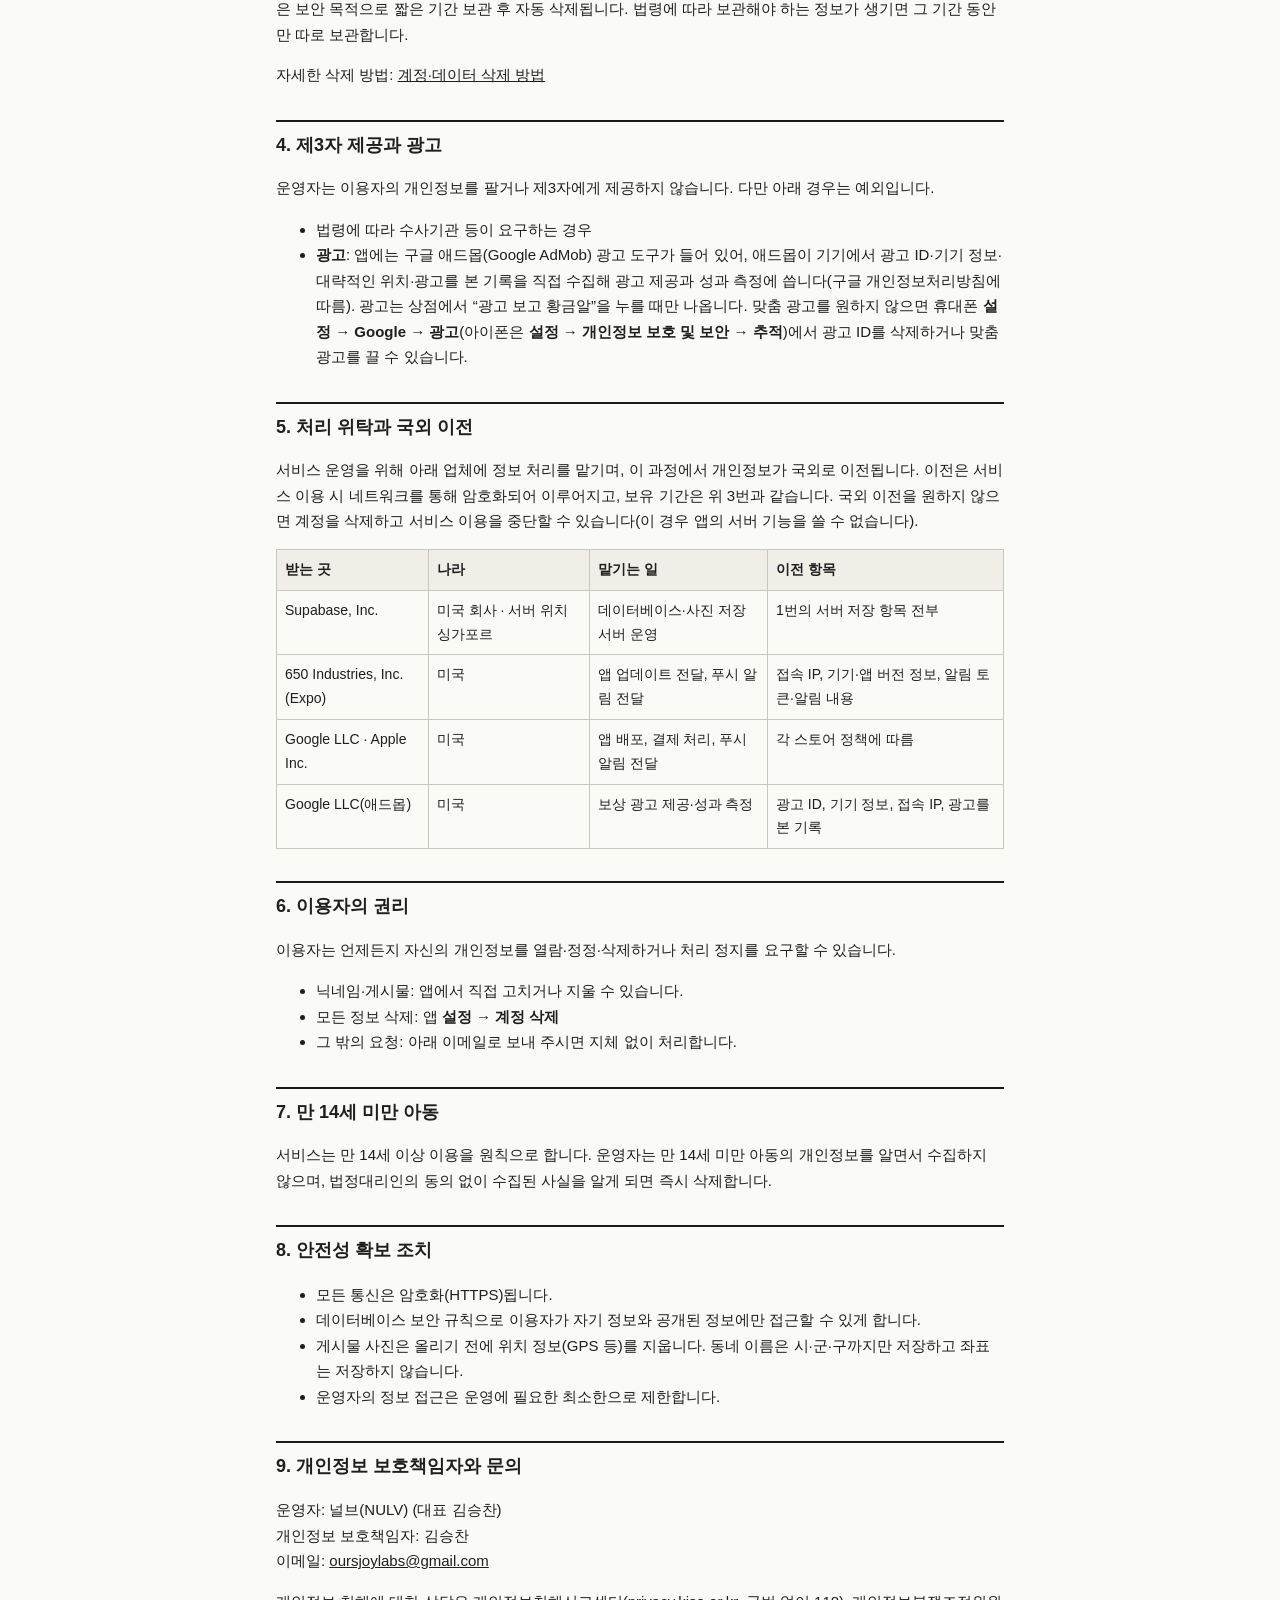
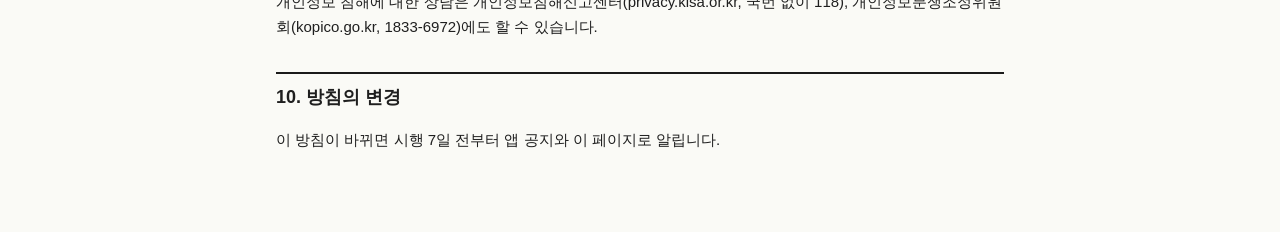
==== commit 7184a46a: "Launch: operator is 널브(NULV) with business and mail-order registration info, invite and push notific" ====
--- a/privacy.html
+++ b/privacy.html
@@ -9,9 +9,9 @@
 <body>
 <main>
   <h1>개인정보처리방침</h1>
-  <p class="meta">오리 집에 갈래 · 시행일 2026년 10월 8일</p>
+  <p class="meta">오리 집에 갈래 · 시행일 2026년 10월 25일</p>
 
-  <p>oursjoylabs(이하 “운영자”)는 이용자의 개인정보를 소중히 여기며, 「개인정보 보호법」 등 관련 법령을 지킵니다.
+  <p>널브(NULV)(이하 “운영자”)는 이용자의 개인정보를 소중히 여기며, 「개인정보 보호법」 등 관련 법령을 지킵니다.
   이 방침은 앱 ‘오리 집에 갈래’(이하 “앱”)가 어떤 정보를 왜 처리하고, 어떻게 보호하는지 알려 드립니다.</p>
 
   <h2>1. 처리하는 개인정보와 목적</h2>
@@ -21,6 +21,8 @@
     <tr><td>걸음 정보</td><td>기기에서 읽은 걸음 수 — 오늘 걸음, 이번 주·지난주 걸음 합계</td><td>여정·미션·랭킹·짝꿍·오리 떼 기능</td></tr>
     <tr><td>앱 기록 백업</td><td>누적 걸음, 여정 진행, 황금알 잔액, 보유·착용 아이템, 미션·도감·칭호 기록 등 앱 저장 데이터</td><td>기록 보관, 복원(계정을 연결했을 때)</td></tr>
     <tr><td>커뮤니티(선택)</td><td>닉네임, 오리 모습(착용 아이템), 게시물(사진·코멘트·걸음 도장), 동네 이름(시·군·구, 켰을 때만), 친구·팔로우·짝꿍·오리 떼 관계, 하트·이모티콘, 신고·차단 내역</td><td>친구 기능, 게시물 공유, 부정 이용 방지·신고 처리</td></tr>
+    <tr><td>친구 초대(선택)</td><td>내 초대 코드, 누가 누구의 코드를 넣었는지, 코드를 넣은 친구가 1만 보를 걸었는지</td><td>초대 보상 지급, 부정 이용 방지</td></tr>
+    <tr><td>푸시 알림(선택)</td><td>알림 토큰(기기마다 무작위로 만들어지는 값), 꺼 둔 알림 종류</td><td>하트·친구 신청·보상 도착 등 알림 보내기</td></tr>
     <tr><td>문의할 때</td><td>이메일 주소, 문의 내용</td><td>문의 응대</td></tr>
     <tr><td>서비스 이용 중 자동 생성</td><td>접속 IP, 접속 시각 등 서버 기록</td><td>보안, 오류 대응</td></tr>
     <tr><td>계정 연결(선택)</td><td>연결한 구글·애플 계정의 식별자와 이메일 주소</td><td>로그인, 기록 복원</td></tr>
@@ -55,8 +57,8 @@
   <table>
     <tr><th>받는 곳</th><th>나라</th><th>맡기는 일</th><th>이전 항목</th></tr>
     <tr><td>Supabase, Inc.</td><td>미국 회사 · 서버 위치 싱가포르</td><td>데이터베이스·사진 저장 서버 운영</td><td>1번의 서버 저장 항목 전부</td></tr>
-    <tr><td>650 Industries, Inc.(Expo)</td><td>미국</td><td>앱 업데이트 전달</td><td>접속 IP, 기기·앱 버전 정보</td></tr>
-    <tr><td>Google LLC · Apple Inc.</td><td>미국</td><td>앱 배포, 결제 처리</td><td>각 스토어 정책에 따름</td></tr>
+    <tr><td>650 Industries, Inc.(Expo)</td><td>미국</td><td>앱 업데이트 전달, 푸시 알림 전달</td><td>접속 IP, 기기·앱 버전 정보, 알림 토큰·알림 내용</td></tr>
+    <tr><td>Google LLC · Apple Inc.</td><td>미국</td><td>앱 배포, 결제 처리, 푸시 알림 전달</td><td>각 스토어 정책에 따름</td></tr>
     <tr><td>Google LLC(애드몹)</td><td>미국</td><td>보상 광고 제공·성과 측정</td><td>광고 ID, 기기 정보, 접속 IP, 광고를 본 기록</td></tr>
   </table>
 
@@ -80,7 +82,7 @@
   </ul>
 
   <h2>9. 개인정보 보호책임자와 문의</h2>
-  <p>운영자: oursjoylabs<br>개인정보 보호책임자: 김승찬<br>이메일: <a href="mailto:oursjoylabs@gmail.com">oursjoylabs@gmail.com</a></p>
+  <p>운영자: 널브(NULV) (대표 김승찬)<br>개인정보 보호책임자: 김승찬<br>이메일: <a href="mailto:oursjoylabs@gmail.com">oursjoylabs@gmail.com</a></p>
   <p>개인정보 침해에 대한 상담은 개인정보침해신고센터(privacy.kisa.or.kr, 국번 없이 118), 개인정보분쟁조정위원회(kopico.go.kr, 1833-6972)에도 할 수 있습니다.</p>
 
   <h2>10. 방침의 변경</h2>
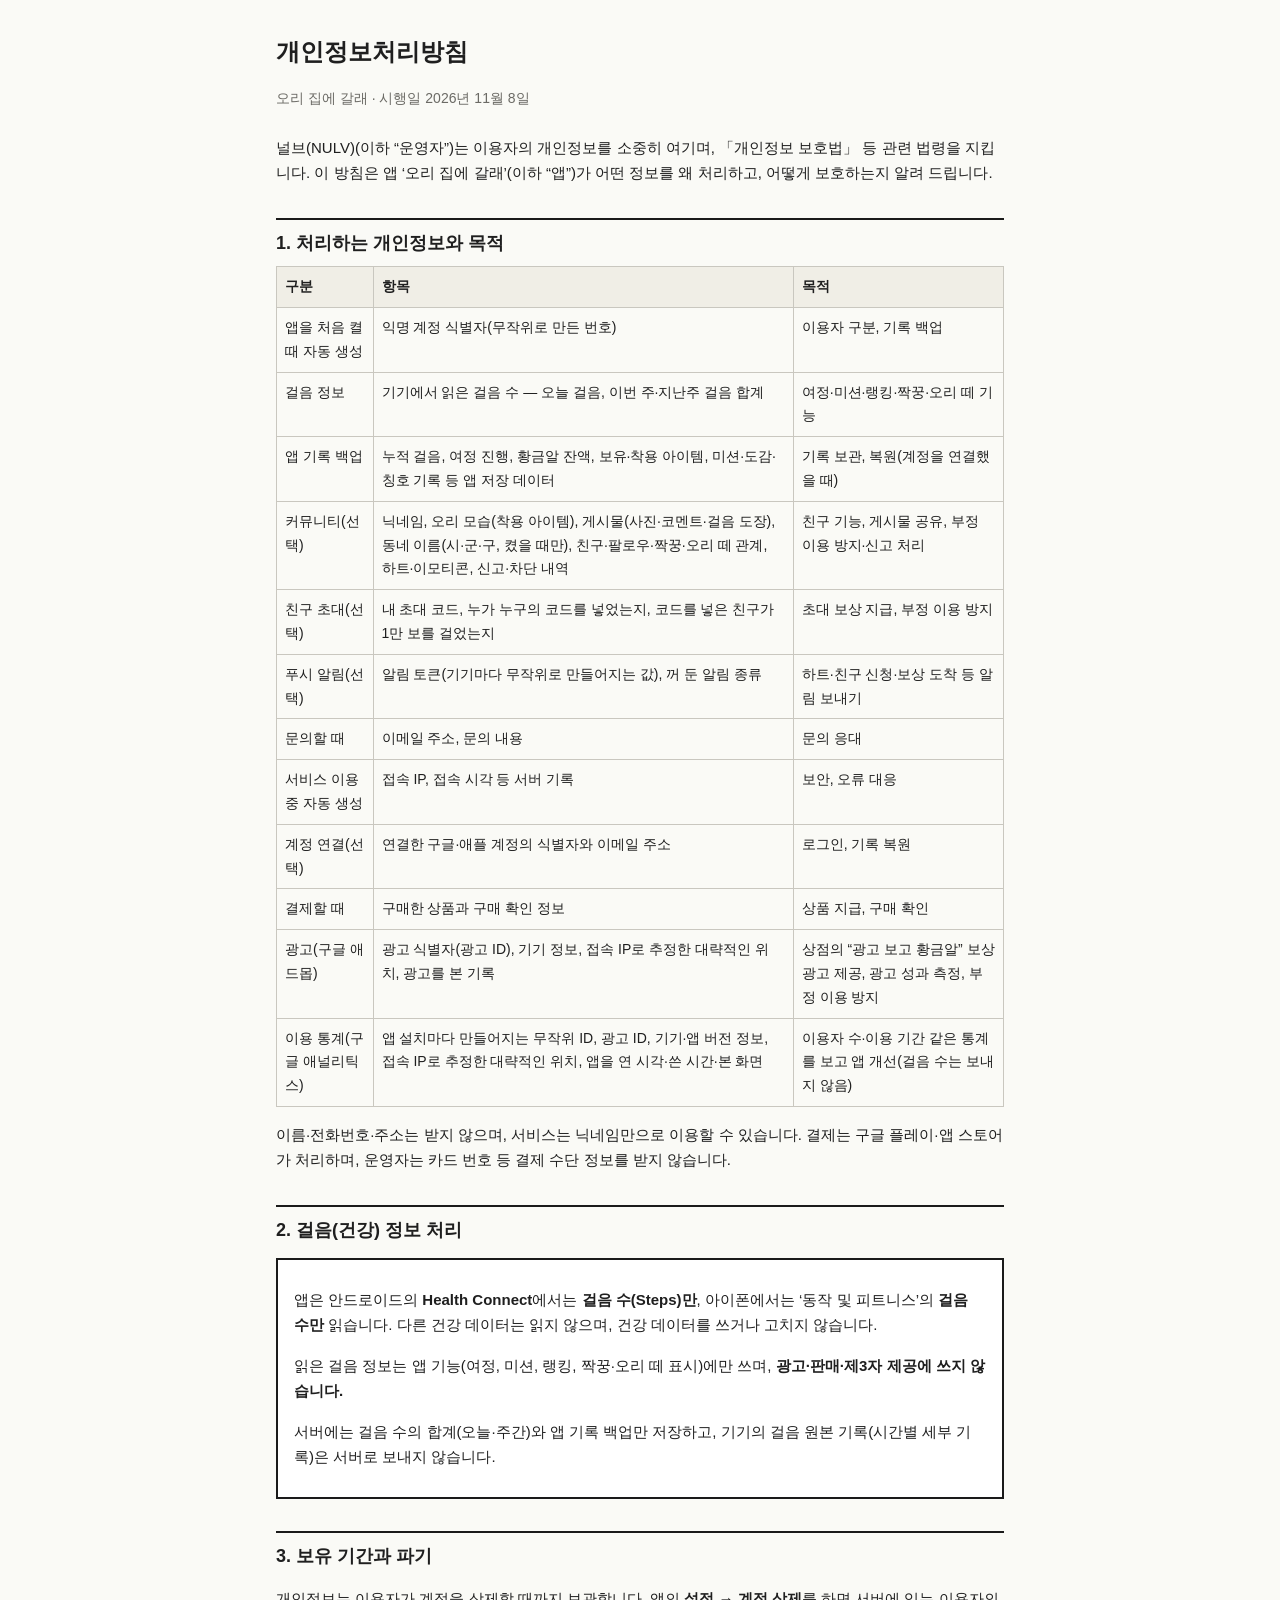
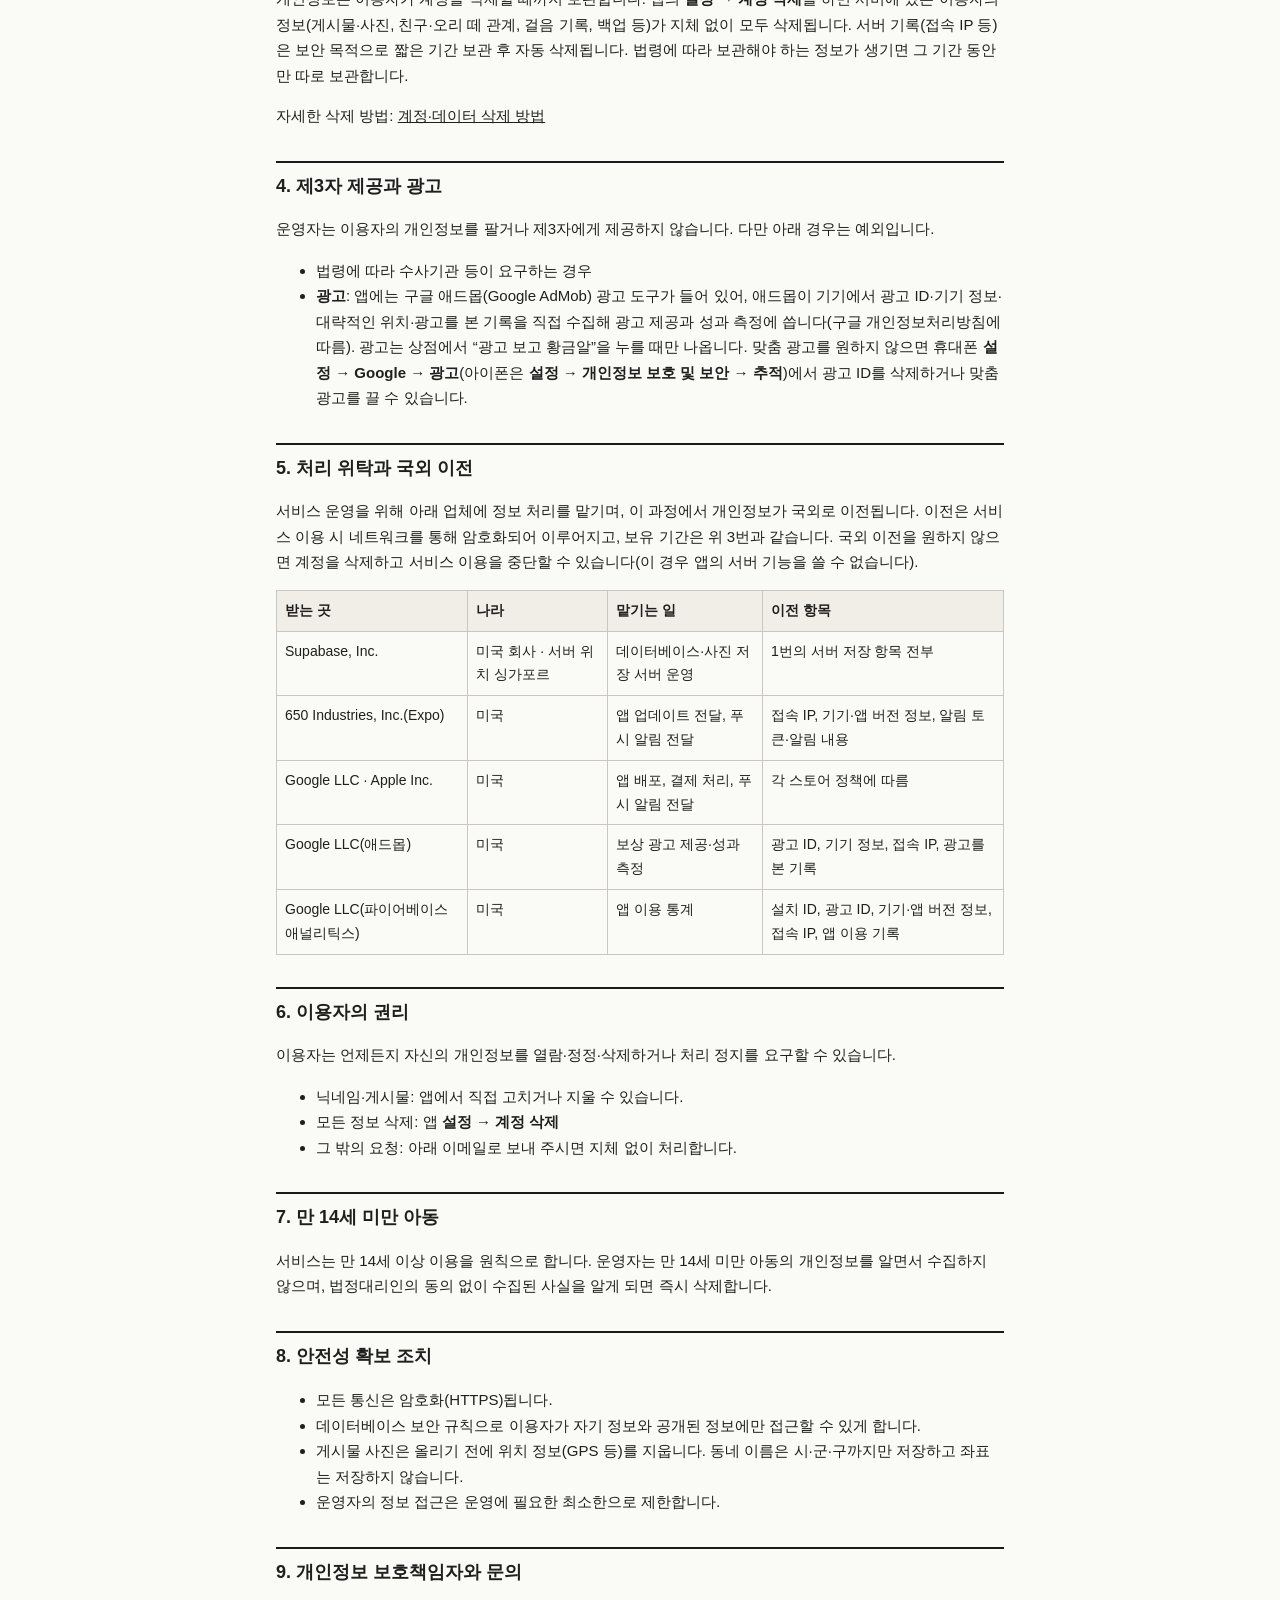
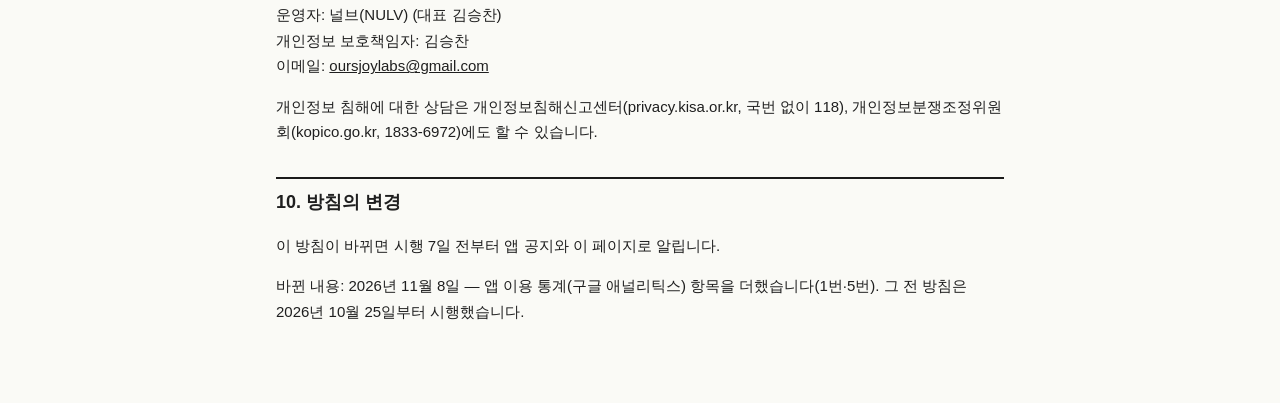
==== commit b9940f13: "Privacy policy: add app usage statistics (Google Analytics for Firebase), effective 2026-11-08 Co-Au" ====
--- a/privacy.html
+++ b/privacy.html
@@ -9,7 +9,7 @@
 <body>
 <main>
   <h1>개인정보처리방침</h1>
-  <p class="meta">오리 집에 갈래 · 시행일 2026년 10월 25일</p>
+  <p class="meta">오리 집에 갈래 · 시행일 2026년 11월 8일</p>
 
   <p>널브(NULV)(이하 “운영자”)는 이용자의 개인정보를 소중히 여기며, 「개인정보 보호법」 등 관련 법령을 지킵니다.
   이 방침은 앱 ‘오리 집에 갈래’(이하 “앱”)가 어떤 정보를 왜 처리하고, 어떻게 보호하는지 알려 드립니다.</p>
@@ -28,6 +28,7 @@
     <tr><td>계정 연결(선택)</td><td>연결한 구글·애플 계정의 식별자와 이메일 주소</td><td>로그인, 기록 복원</td></tr>
     <tr><td>결제할 때</td><td>구매한 상품과 구매 확인 정보</td><td>상품 지급, 구매 확인</td></tr>
     <tr><td>광고(구글 애드몹)</td><td>광고 식별자(광고 ID), 기기 정보, 접속 IP로 추정한 대략적인 위치, 광고를 본 기록</td><td>상점의 “광고 보고 황금알” 보상 광고 제공, 광고 성과 측정, 부정 이용 방지</td></tr>
+    <tr><td>이용 통계(구글 애널리틱스)</td><td>앱 설치마다 만들어지는 무작위 ID, 광고 ID, 기기·앱 버전 정보, 접속 IP로 추정한 대략적인 위치, 앱을 연 시각·쓴 시간·본 화면</td><td>이용자 수·이용 기간 같은 통계를 보고 앱 개선(걸음 수는 보내지 않음)</td></tr>
   </table>
   <p>이름·전화번호·주소는 받지 않으며, 서비스는 닉네임만으로 이용할 수 있습니다. 결제는 구글 플레이·앱 스토어가 처리하며, 운영자는 카드 번호 등 결제 수단 정보를 받지 않습니다.</p>
 
@@ -60,6 +61,7 @@
     <tr><td>650 Industries, Inc.(Expo)</td><td>미국</td><td>앱 업데이트 전달, 푸시 알림 전달</td><td>접속 IP, 기기·앱 버전 정보, 알림 토큰·알림 내용</td></tr>
     <tr><td>Google LLC · Apple Inc.</td><td>미국</td><td>앱 배포, 결제 처리, 푸시 알림 전달</td><td>각 스토어 정책에 따름</td></tr>
     <tr><td>Google LLC(애드몹)</td><td>미국</td><td>보상 광고 제공·성과 측정</td><td>광고 ID, 기기 정보, 접속 IP, 광고를 본 기록</td></tr>
+    <tr><td>Google LLC(파이어베이스 애널리틱스)</td><td>미국</td><td>앱 이용 통계</td><td>설치 ID, 광고 ID, 기기·앱 버전 정보, 접속 IP, 앱 이용 기록</td></tr>
   </table>
 
   <h2>6. 이용자의 권리</h2>
@@ -87,6 +89,7 @@
 
   <h2>10. 방침의 변경</h2>
   <p>이 방침이 바뀌면 시행 7일 전부터 앱 공지와 이 페이지로 알립니다.</p>
+  <p>바뀐 내용: 2026년 11월 8일 — 앱 이용 통계(구글 애널리틱스) 항목을 더했습니다(1번·5번). 그 전 방침은 2026년 10월 25일부터 시행했습니다.</p>
 </main>
 </body>
 </html>
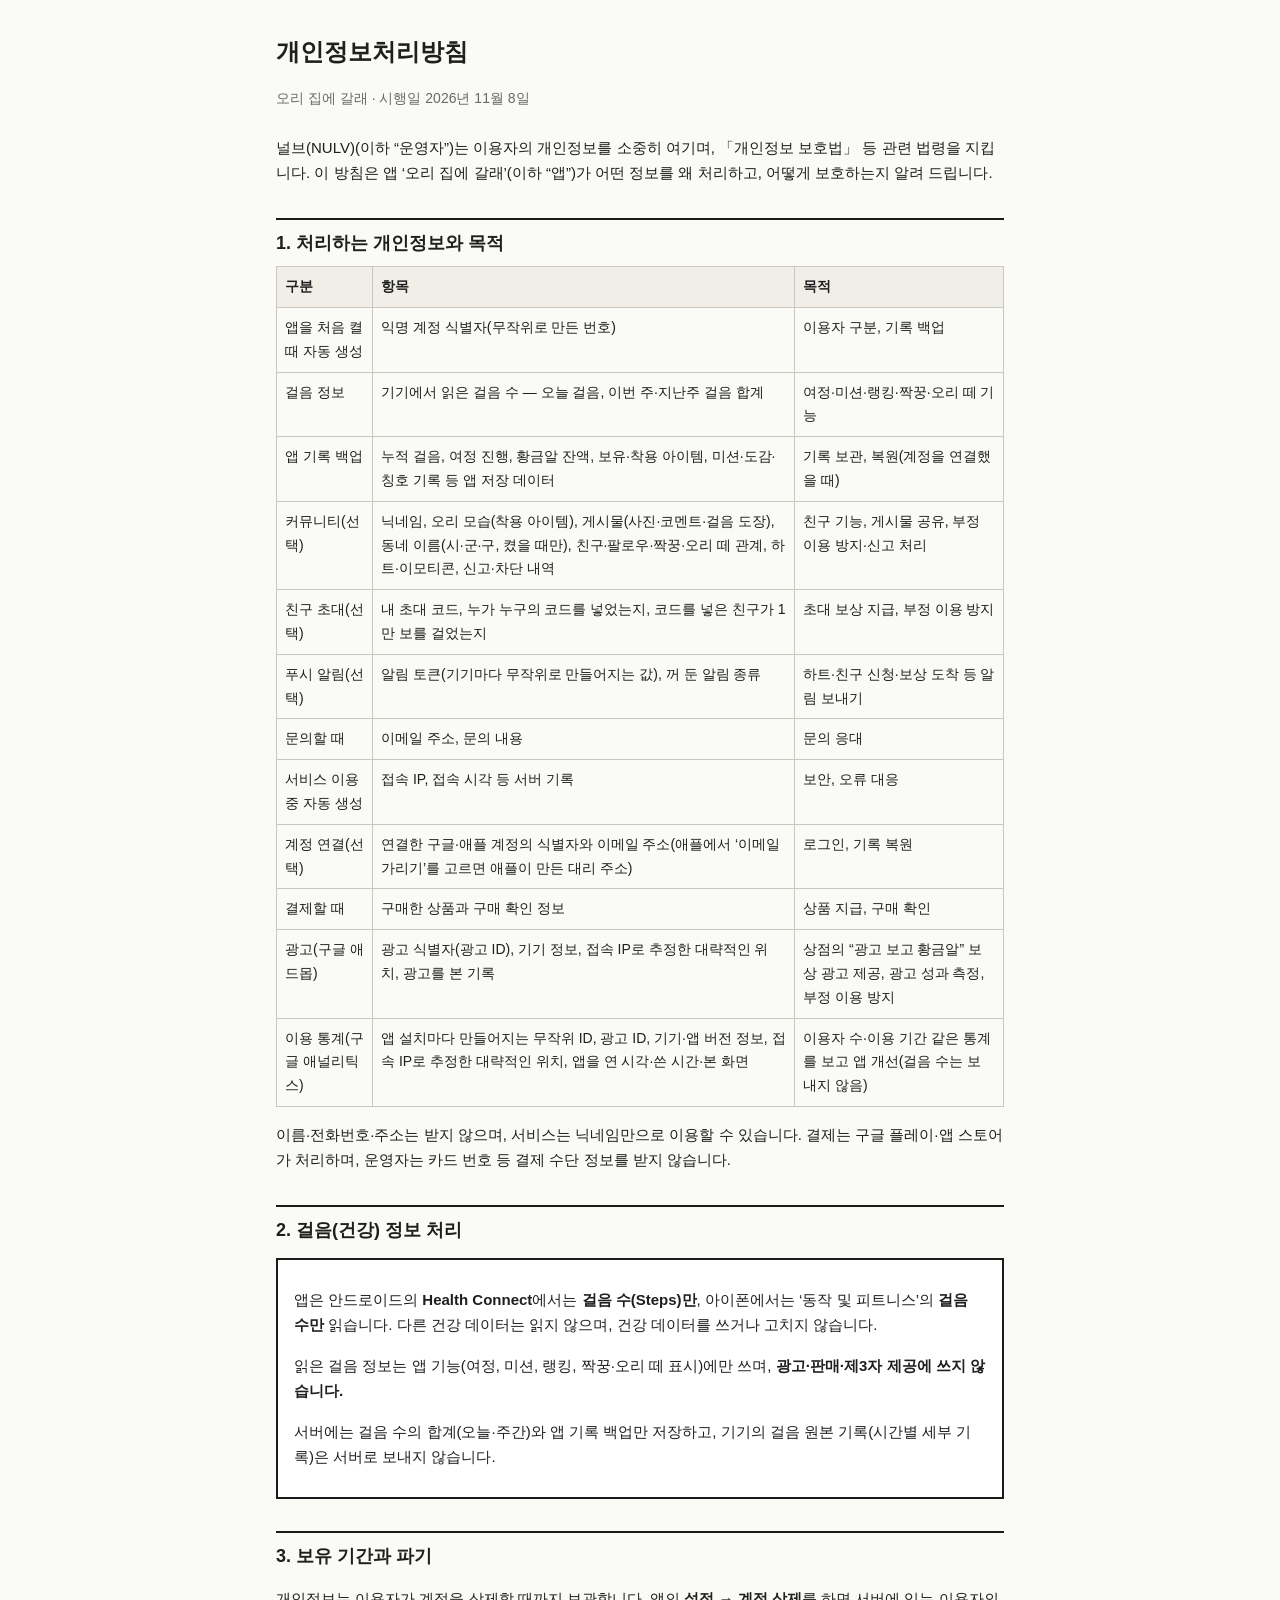
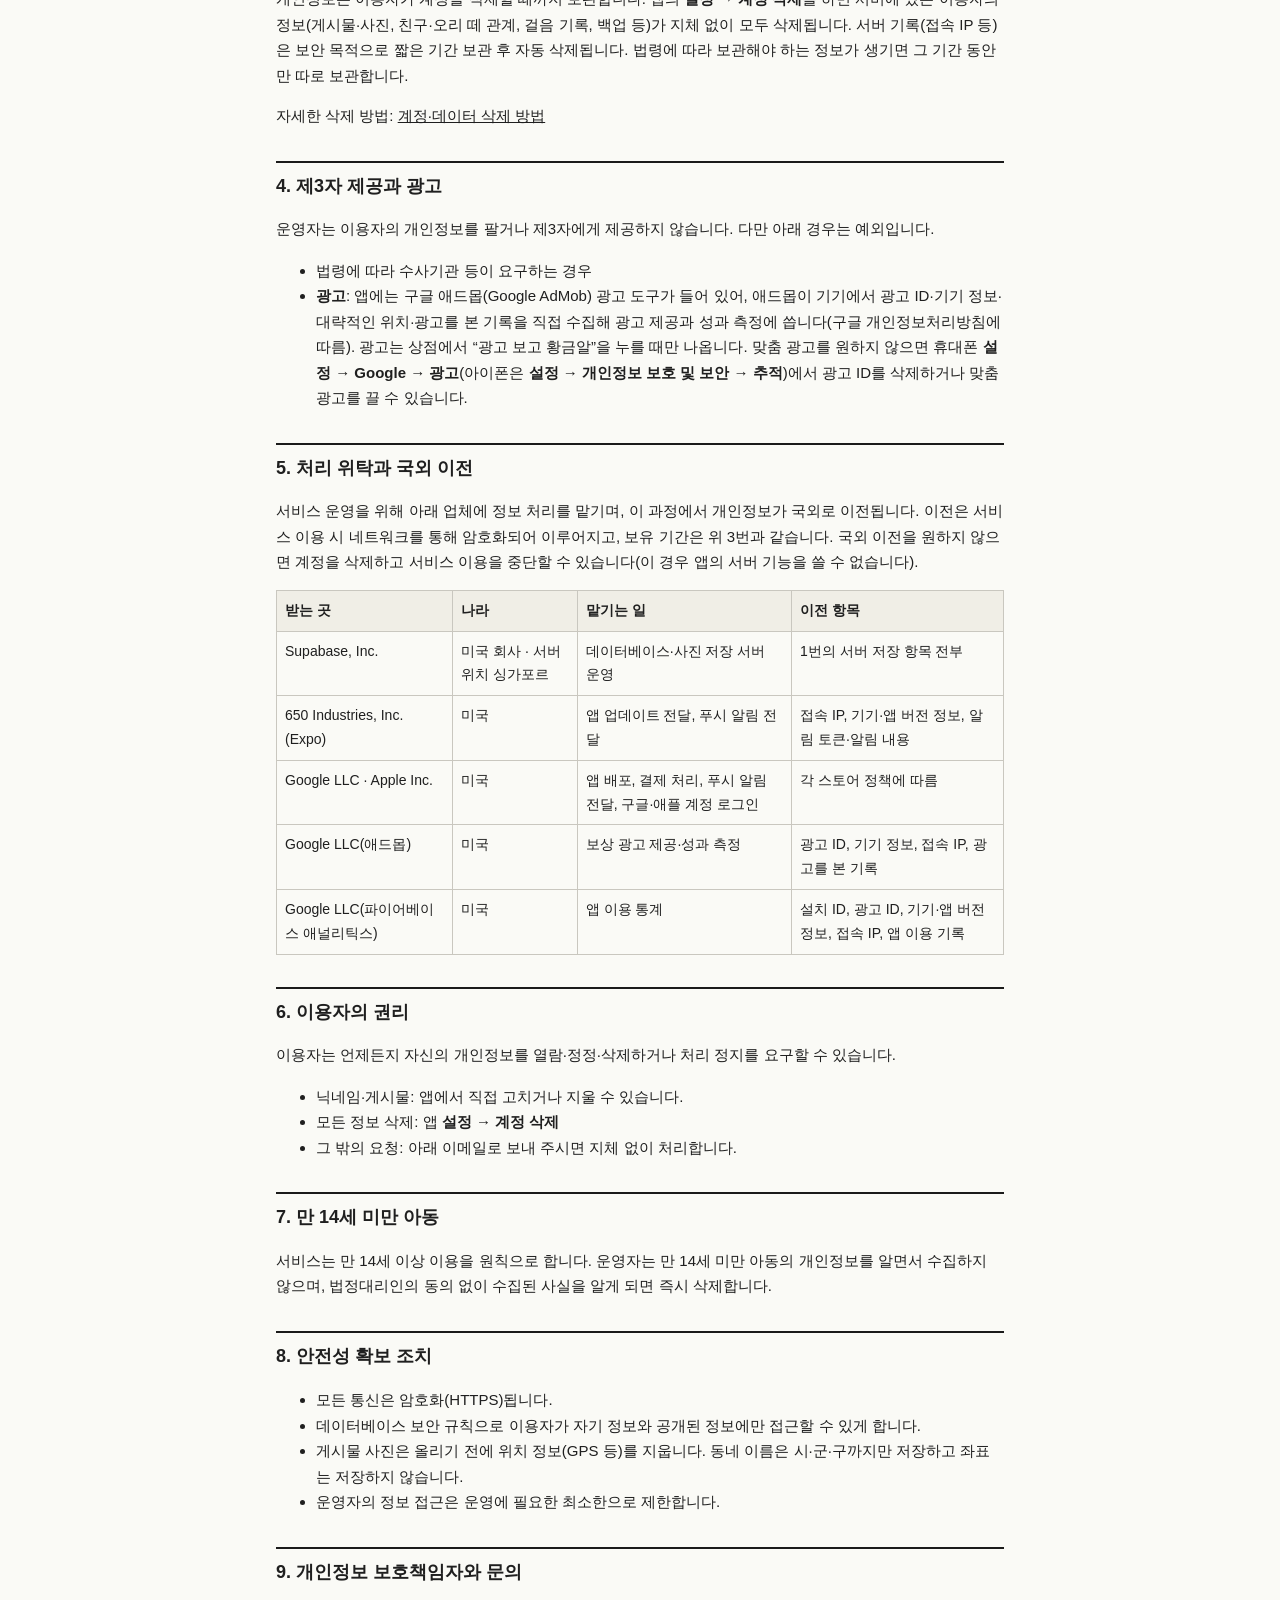
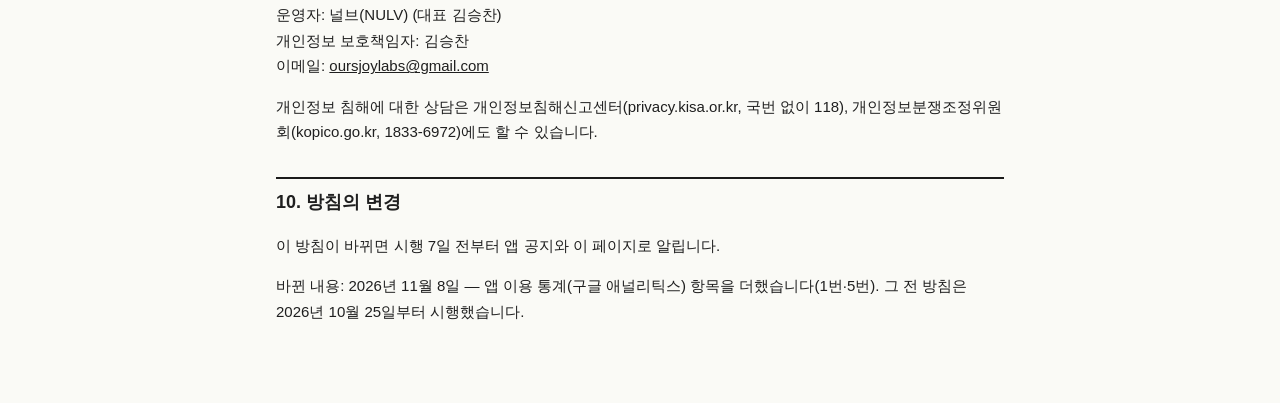
==== commit 0f0ff79e: "Privacy: Apple sign-in details (hide-my-email relay address, Apple as login provider) Co-Authored-By" ====
--- a/privacy.html
+++ b/privacy.html
@@ -25,7 +25,7 @@
     <tr><td>푸시 알림(선택)</td><td>알림 토큰(기기마다 무작위로 만들어지는 값), 꺼 둔 알림 종류</td><td>하트·친구 신청·보상 도착 등 알림 보내기</td></tr>
     <tr><td>문의할 때</td><td>이메일 주소, 문의 내용</td><td>문의 응대</td></tr>
     <tr><td>서비스 이용 중 자동 생성</td><td>접속 IP, 접속 시각 등 서버 기록</td><td>보안, 오류 대응</td></tr>
-    <tr><td>계정 연결(선택)</td><td>연결한 구글·애플 계정의 식별자와 이메일 주소</td><td>로그인, 기록 복원</td></tr>
+    <tr><td>계정 연결(선택)</td><td>연결한 구글·애플 계정의 식별자와 이메일 주소(애플에서 ‘이메일 가리기’를 고르면 애플이 만든 대리 주소)</td><td>로그인, 기록 복원</td></tr>
     <tr><td>결제할 때</td><td>구매한 상품과 구매 확인 정보</td><td>상품 지급, 구매 확인</td></tr>
     <tr><td>광고(구글 애드몹)</td><td>광고 식별자(광고 ID), 기기 정보, 접속 IP로 추정한 대략적인 위치, 광고를 본 기록</td><td>상점의 “광고 보고 황금알” 보상 광고 제공, 광고 성과 측정, 부정 이용 방지</td></tr>
     <tr><td>이용 통계(구글 애널리틱스)</td><td>앱 설치마다 만들어지는 무작위 ID, 광고 ID, 기기·앱 버전 정보, 접속 IP로 추정한 대략적인 위치, 앱을 연 시각·쓴 시간·본 화면</td><td>이용자 수·이용 기간 같은 통계를 보고 앱 개선(걸음 수는 보내지 않음)</td></tr>
@@ -59,7 +59,7 @@
     <tr><th>받는 곳</th><th>나라</th><th>맡기는 일</th><th>이전 항목</th></tr>
     <tr><td>Supabase, Inc.</td><td>미국 회사 · 서버 위치 싱가포르</td><td>데이터베이스·사진 저장 서버 운영</td><td>1번의 서버 저장 항목 전부</td></tr>
     <tr><td>650 Industries, Inc.(Expo)</td><td>미국</td><td>앱 업데이트 전달, 푸시 알림 전달</td><td>접속 IP, 기기·앱 버전 정보, 알림 토큰·알림 내용</td></tr>
-    <tr><td>Google LLC · Apple Inc.</td><td>미국</td><td>앱 배포, 결제 처리, 푸시 알림 전달</td><td>각 스토어 정책에 따름</td></tr>
+    <tr><td>Google LLC · Apple Inc.</td><td>미국</td><td>앱 배포, 결제 처리, 푸시 알림 전달, 구글·애플 계정 로그인</td><td>각 스토어 정책에 따름</td></tr>
     <tr><td>Google LLC(애드몹)</td><td>미국</td><td>보상 광고 제공·성과 측정</td><td>광고 ID, 기기 정보, 접속 IP, 광고를 본 기록</td></tr>
     <tr><td>Google LLC(파이어베이스 애널리틱스)</td><td>미국</td><td>앱 이용 통계</td><td>설치 ID, 광고 ID, 기기·앱 버전 정보, 접속 IP, 앱 이용 기록</td></tr>
   </table>
